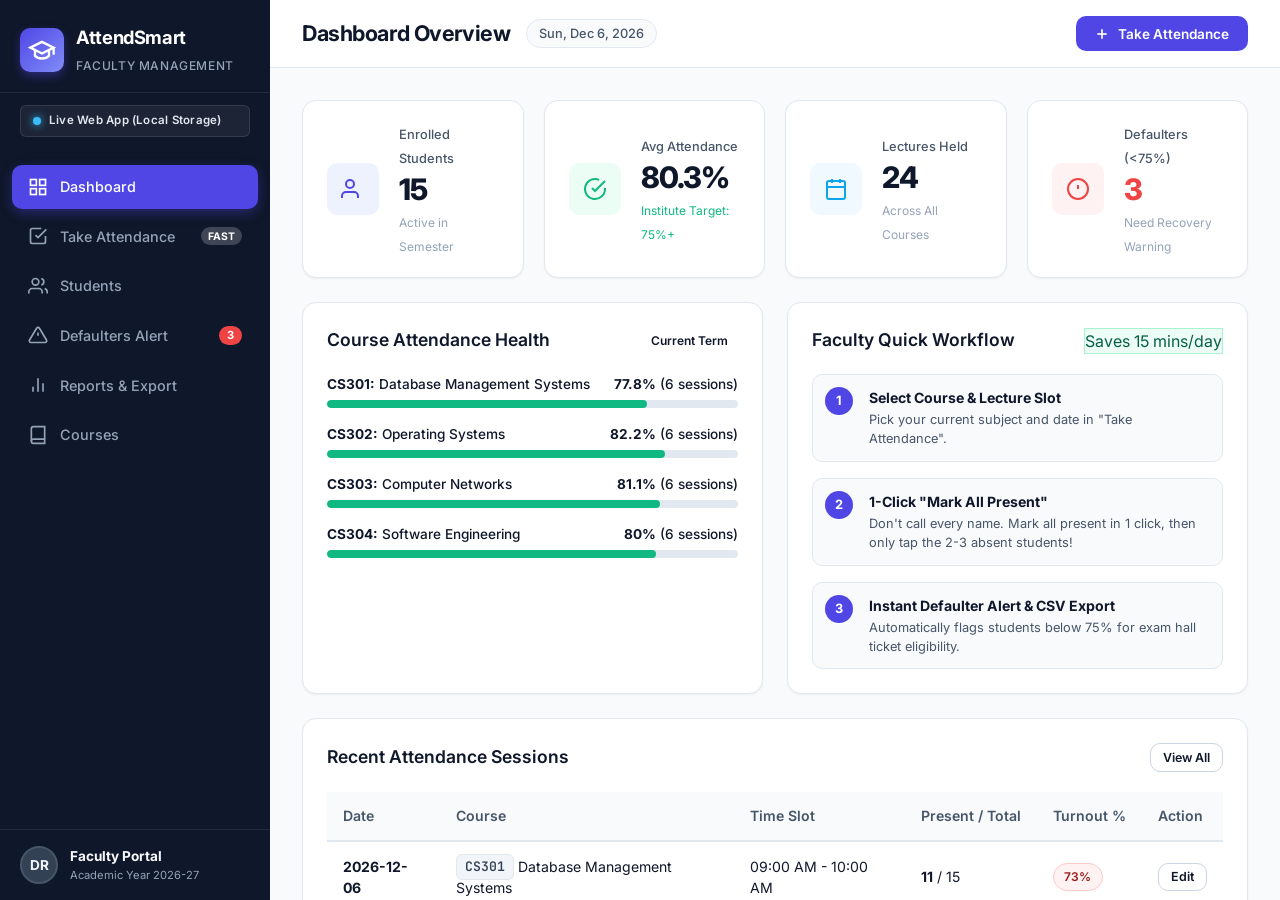
==== index.html @ b13d4a17 "feat: complete Student Attendance Management System with Java backend, HTML5/CSS3 frontend, and GitH" ====
<!DOCTYPE html>
<html lang="en">
<head>
    <meta charset="UTF-8">
    <meta name="viewport" content="width=device-width, initial-scale=1.0">
    <title>Faculty Attendance Portal | Student Attendance Management System</title>
    <link rel="stylesheet" href="css/style.css">
    <!-- Google Fonts for modern typography -->
    <link rel="preconnect" href="https://fonts.googleapis.com">
    <link rel="preconnect" href="https://fonts.gstatic.com" crossorigin>
    <link href="https://fonts.googleapis.com/css2?family=Inter:wght@300;400;500;600;700;800&family=JetBrains+Mono:wght@400;500&display=swap" rel="stylesheet">
</head>
<body>
    <div class="app-layout">
        <!-- Sidebar Navigation -->
        <aside class="sidebar" id="sidebar">
            <div class="sidebar-header">
                <div class="brand-logo">
                    <svg width="28" height="28" viewBox="0 0 24 24" fill="none" stroke="currentColor" stroke-width="2">
                        <path d="M22 10v6M2 10l10-5 10 5-10 5z"></path>
                        <path d="M6 12v5c3 3 9 3 12 0v-5"></path>
                    </svg>
                </div>
                <div class="brand-info">
                    <h2>AttendSmart</h2>
                    <span>Faculty Management</span>
                </div>
            </div>

            <!-- Mode Indicator -->
            <div class="mode-badge-container">
                <div id="backendStatusBadge" class="mode-badge connected">
                    <span class="status-dot"></span>
                    <span id="backendStatusText">Checking Backend...</span>
                </div>
            </div>

            <nav class="sidebar-nav">
                <button class="nav-item active" data-tab="dashboard">
                    <svg width="20" height="20" viewBox="0 0 24 24" fill="none" stroke="currentColor" stroke-width="2">
                        <rect x="3" y="3" width="7" height="7"></rect>
                        <rect x="14" y="3" width="7" height="7"></rect>
                        <rect x="14" y="14" width="7" height="7"></rect>
                        <rect x="3" y="14" width="7" height="7"></rect>
                    </svg>
                    <span>Dashboard</span>
                </button>
                <button class="nav-item" data-tab="take-attendance">
                    <svg width="20" height="20" viewBox="0 0 24 24" fill="none" stroke="currentColor" stroke-width="2">
                        <path d="M9 11l3 3L22 4"></path>
                        <path d="M21 12v7a2 2 0 0 1-2 2H5a2 2 0 0 1-2-2V5a2 2 0 0 1 2-2h11"></path>
                    </svg>
                    <span>Take Attendance</span>
                    <span class="badge-quick">Fast</span>
                </button>
                <button class="nav-item" data-tab="students">
                    <svg width="20" height="20" viewBox="0 0 24 24" fill="none" stroke="currentColor" stroke-width="2">
                        <path d="M17 21v-2a4 4 0 0 0-4-4H5a4 4 0 0 0-4 4v2"></path>
                        <circle cx="9" cy="7" r="4"></circle>
                        <path d="M23 21v-2a4 4 0 0 0-3-3.87"></path>
                        <path d="M16 3.13a4 4 0 0 1 0 7.75"></path>
                    </svg>
                    <span>Students</span>
                </button>
                <button class="nav-item" data-tab="defaulters">
                    <svg width="20" height="20" viewBox="0 0 24 24" fill="none" stroke="currentColor" stroke-width="2">
                        <path d="M10.29 3.86L1.82 18a2 2 0 0 0 1.71 3h16.94a2 2 0 0 0 1.71-3L13.71 3.86a2 2 0 0 0-3.42 0z"></path>
                        <line x1="12" y1="9" x2="12" y2="13"></line>
                        <line x1="12" y1="17" x2="12.01" y2="17"></line>
                    </svg>
                    <span>Defaulters Alert</span>
                    <span id="navDefaulterCount" class="badge-count">0</span>
                </button>
                <button class="nav-item" data-tab="reports">
                    <svg width="20" height="20" viewBox="0 0 24 24" fill="none" stroke="currentColor" stroke-width="2">
                        <line x1="18" y1="20" x2="18" y2="10"></line>
                        <line x1="12" y1="20" x2="12" y2="4"></line>
                        <line x1="6" y1="20" x2="6" y2="14"></line>
                    </svg>
                    <span>Reports & Export</span>
                </button>
                <button class="nav-item" data-tab="courses">
                    <svg width="20" height="20" viewBox="0 0 24 24" fill="none" stroke="currentColor" stroke-width="2">
                        <path d="M4 19.5A2.5 2.5 0 0 1 6.5 17H20"></path>
                        <path d="M6.5 2H20v20H6.5A2.5 2.5 0 0 1 4 19.5v-15A2.5 2.5 0 0 1 6.5 2z"></path>
                    </svg>
                    <span>Courses</span>
                </button>
            </nav>

            <div class="sidebar-footer">
                <div class="faculty-profile">
                    <div class="avatar">DR</div>
                    <div class="profile-meta">
                        <strong>Faculty Portal</strong>
                        <span>Academic Year 2026-27</span>
                    </div>
                </div>
            </div>
        </aside>

        <!-- Main Content Area -->
        <main class="main-wrapper">
            <!-- Header Bar -->
            <header class="topbar">
                <button class="mobile-toggle" id="mobileToggle" aria-label="Toggle Navigation">
                    <svg width="24" height="24" viewBox="0 0 24 24" fill="none" stroke="currentColor" stroke-width="2">
                        <line x1="3" y1="12" x2="21" y2="12"></line>
                        <line x1="3" y1="6" x2="21" y2="6"></line>
                        <line x1="3" y1="18" x2="21" y2="18"></line>
                    </svg>
                </button>
                <div class="topbar-title">
                    <h1 id="pageTitle">Dashboard Overview</h1>
                    <span id="currentDateDisplay" class="date-tag"></span>
                </div>
                <div class="topbar-actions">
                    <button class="btn btn-primary" onclick="app.showTakeAttendanceTab()">
                        <svg width="16" height="16" viewBox="0 0 24 24" fill="none" stroke="currentColor" stroke-width="2.5">
                            <line x1="12" y1="5" x2="12" y2="19"></line>
                            <line x1="5" y1="12" x2="19" y2="12"></line>
                        </svg>
                        Take Attendance
                    </button>
                </div>
            </header>

            <div class="content-scroll">
                <!-- TAB 1: DASHBOARD -->
                <section class="tab-pane active" id="tab-dashboard">
                    <!-- Metric Cards -->
                    <div class="metrics-grid">
                        <div class="card metric-card">
                            <div class="metric-icon students-icon">
                                <svg width="24" height="24" viewBox="0 0 24 24" fill="none" stroke="currentColor" stroke-width="2">
                                    <path d="M17 21v-2a4 4 0 0 0-4-4H5a4 4 0 0 0-4 4v2"></path>
                                    <circle cx="9" cy="7" r="4"></circle>
                                </svg>
                            </div>
                            <div class="metric-data">
                                <span class="metric-label">Enrolled Students</span>
                                <h3 id="statTotalStudents" class="metric-value">--</h3>
                                <span class="metric-sub">Active in Semester</span>
                            </div>
                        </div>

                        <div class="card metric-card">
                            <div class="metric-icon rate-icon">
                                <svg width="24" height="24" viewBox="0 0 24 24" fill="none" stroke="currentColor" stroke-width="2">
                                    <path d="M22 11.08V12a10 10 0 1 1-5.93-9.14"></path>
                                    <polyline points="22 4 12 14.01 9 11.01"></polyline>
                                </svg>
                            </div>
                            <div class="metric-data">
                                <span class="metric-label">Avg Attendance</span>
                                <h3 id="statOverallRate" class="metric-value">--%</h3>
                                <span class="metric-sub text-success">Institute Target: 75%+</span>
                            </div>
                        </div>

                        <div class="card metric-card">
                            <div class="metric-icon sessions-icon">
                                <svg width="24" height="24" viewBox="0 0 24 24" fill="none" stroke="currentColor" stroke-width="2">
                                    <rect x="3" y="4" width="18" height="18" rx="2" ry="2"></rect>
                                    <line x1="16" y1="2" x2="16" y2="6"></line>
                                    <line x1="8" y1="2" x2="8" y2="6"></line>
                                    <line x1="3" y1="10" x2="21" y2="10"></line>
                                </svg>
                            </div>
                            <div class="metric-data">
                                <span class="metric-label">Lectures Held</span>
                                <h3 id="statTotalSessions" class="metric-value">--</h3>
                                <span class="metric-sub">Across All Courses</span>
                            </div>
                        </div>

                        <div class="card metric-card alert-card">
                            <div class="metric-icon alert-icon">
                                <svg width="24" height="24" viewBox="0 0 24 24" fill="none" stroke="currentColor" stroke-width="2">
                                    <circle cx="12" cy="12" r="10"></circle>
                                    <line x1="12" y1="8" x2="12" y2="12"></line>
                                    <line x1="12" y1="16" x2="12.01" y2="16"></line>
                                </svg>
                            </div>
                            <div class="metric-data">
                                <span class="metric-label">Defaulters (<75%)</span>
                                <h3 id="statDefaulters" class="metric-value text-danger">--</h3>
                                <span class="metric-sub">Need Recovery Warning</span>
                            </div>
                        </div>
                    </div>

                    <!-- Quick Action & Subject Progress -->
                    <div class="dashboard-grid">
                        <div class="card">
                            <div class="card-header">
                                <h3>Course Attendance Health</h3>
                                <span class="badge">Current Term</span>
                            </div>
                            <div class="card-body" id="courseHealthList">
                                <!-- Dynamic course health bars -->
                            </div>
                        </div>

                        <div class="card">
                            <div class="card-header">
                                <h3>Faculty Quick Workflow</h3>
                                <span class="badge-success">Saves 15 mins/day</span>
                            </div>
                            <div class="card-body faculty-tips">
                                <div class="tip-step">
                                    <div class="step-num">1</div>
                                    <div class="step-desc">
                                        <strong>Select Course & Lecture Slot</strong>
                                        <p>Pick your current subject and date in "Take Attendance".</p>
                                    </div>
                                </div>
                                <div class="tip-step">
                                    <div class="step-num">2</div>
                                    <div class="step-desc">
                                        <strong>1-Click "Mark All Present"</strong>
                                        <p>Don't call every name. Mark all present in 1 click, then only tap the 2-3 absent students!</p>
                                    </div>
                                </div>
                                <div class="tip-step">
                                    <div class="step-num">3</div>
                                    <div class="step-desc">
                                        <strong>Instant Defaulter Alert & CSV Export</strong>
                                        <p>Automatically flags students below 75% for exam hall ticket eligibility.</p>
                                    </div>
                                </div>
                            </div>
                        </div>
                    </div>

                    <!-- Recent Sessions Table -->
                    <div class="card table-card">
                        <div class="card-header">
                            <h3>Recent Attendance Sessions</h3>
                            <button class="btn btn-secondary btn-sm" onclick="app.showTab('reports')">View All</button>
                        </div>
                        <div class="table-responsive">
                            <table class="data-table">
                                <thead>
                                    <tr>
                                        <th>Date</th>
                                        <th>Course</th>
                                        <th>Time Slot</th>
                                        <th>Present / Total</th>
                                        <th>Turnout %</th>
                                        <th>Action</th>
                                    </tr>
                                </thead>
                                <tbody id="recentSessionsTableBody">
                                    <!-- Populated via JS -->
                                </tbody>
                            </table>
                        </div>
                    </div>
                </section>

                <!-- TAB 2: TAKE ATTENDANCE (FACULTY TIME SAVER) -->
                <section class="tab-pane" id="tab-take-attendance">
                    <div class="card attendance-session-card">
                        <div class="session-form-row">
                            <div class="form-group">
                                <label for="attendanceCourseSelect">Select Course / Subject</label>
                                <select id="attendanceCourseSelect" class="form-control" onchange="app.onAttendanceCourseChange()">
                                    <!-- Options populated by JS -->
                                </select>
                            </div>
                            <div class="form-group">
                                <label for="attendanceDateInput">Lecture Date</label>
                                <input type="date" id="attendanceDateInput" class="form-control" onchange="app.checkExistingSession()">
                            </div>
                            <div class="form-group">
                                <label for="attendanceTimeSlot">Time Slot</label>
                                <select id="attendanceTimeSlot" class="form-control">
                                    <option value="09:00 AM - 10:00 AM">09:00 AM - 10:00 AM (Slot 1)</option>
                                    <option value="10:00 AM - 11:00 AM">10:00 AM - 11:00 AM (Slot 2)</option>
                                    <option value="11:15 AM - 12:15 PM">11:15 AM - 12:15 PM (Slot 3)</option>
                                    <option value="01:15 PM - 02:15 PM">01:15 PM - 02:15 PM (Slot 4)</option>
                                    <option value="02:15 PM - 03:15 PM">02:15 PM - 03:15 PM (Slot 5)</option>
                                    <option value="03:30 PM - 04:30 PM">03:30 PM - 04:30 PM (Slot 6)</option>
                                </select>
                            </div>
                            <div class="form-group session-notes-group">
                                <label for="attendanceTopicInput">Lecture Topic / Notes (Optional)</label>
                                <input type="text" id="attendanceTopicInput" class="form-control" placeholder="e.g. Unit 3: B-Tree Indexing & Query Plans">
                            </div>
                        </div>

                        <!-- Rapid Faculty Action Toolbar -->
                        <div class="attendance-toolbar">
                            <div class="toolbar-left">
                                <div class="search-box">
                                    <svg width="18" height="18" viewBox="0 0 24 24" fill="none" stroke="currentColor" stroke-width="2">
                                        <circle cx="11" cy="11" r="8"></circle>
                                        <line x1="21" y1="21" x2="16.65" y2="16.65"></line>
                                    </svg>
                                    <input type="text" id="attendanceFilterInput" placeholder="Filter by Roll No or Name..." oninput="app.filterAttendanceList()">
                                </div>
                            </div>
                            <div class="toolbar-right">
                                <button type="button" class="btn btn-outline-success" onclick="app.markAllStatus('PRESENT')">
                                    <svg width="16" height="16" viewBox="0 0 24 24" fill="none" stroke="currentColor" stroke-width="2.5"><polyline points="20 6 9 17 4 12"></polyline></svg>
                                    Mark All Present
                                </button>
                                <button type="button" class="btn btn-outline-danger" onclick="app.markAllStatus('ABSENT')">
                                    <svg width="16" height="16" viewBox="0 0 24 24" fill="none" stroke="currentColor" stroke-width="2.5"><line x1="18" y1="6" x2="6" y2="18"></line><line x1="6" y1="6" x2="18" y2="18"></line></svg>
                                    Mark All Absent
                                </button>
                            </div>
                        </div>

                        <!-- Live Summary Counter Bar -->
                        <div class="live-counter-strip">
                            <div class="counter-item text-success">
                                <span>Present:</span>
                                <strong id="counterPresent">0</strong>
                            </div>
                            <div class="counter-item text-danger">
                                <span>Absent:</span>
                                <strong id="counterAbsent">0</strong>
                            </div>
                            <div class="counter-item text-warning">
                                <span>Late:</span>
                                <strong id="counterLate">0</strong>
                            </div>
                            <div class="counter-item text-info">
                                <span>Excused:</span>
                                <strong id="counterExcused">0</strong>
                            </div>
                            <div class="counter-item total-summary">
                                <span>Turnout:</span>
                                <strong id="counterTurnout">0%</strong>
                            </div>
                        </div>

                        <!-- Attendance Marking Student Grid -->
                        <div class="attendance-table-container">
                            <table class="data-table attendance-input-table">
                                <thead>
                                    <tr>
                                        <th style="width: 100px;">Roll No</th>
                                        <th>Student Name</th>
                                        <th>Department</th>
                                        <th>Overall %</th>
                                        <th style="text-align: center; width: 340px;">Attendance Status</th>
                                    </tr>
                                </thead>
                                <tbody id="attendanceMarkingBody">
                                    <!-- Rendered dynamically -->
                                </tbody>
                            </table>
                        </div>

                        <div class="session-save-footer">
                            <div class="footer-hint">
                                * Tip: Changes are immediately saved and sync with your records.
                            </div>
                            <button type="button" class="btn btn-primary btn-lg" onclick="app.submitAttendanceSession()">
                                <svg width="20" height="20" viewBox="0 0 24 24" fill="none" stroke="currentColor" stroke-width="2">
                                    <path d="M19 21H5a2 2 0 0 1-2-2V5a2 2 0 0 1 2-2h11l5 5v11a2 2 0 0 1-2 2z"></path>
                                    <polyline points="17 21 17 13 7 13 7 21"></polyline>
                                    <polyline points="7 3 7 8 15 8"></polyline>
                                </svg>
                                Save & Submit Attendance
                            </button>
                        </div>
                    </div>
                </section>

                <!-- TAB 3: STUDENTS DIRECTORY -->
                <section class="tab-pane" id="tab-students">
                    <div class="card table-card">
                        <div class="card-header toolbar-header">
                            <div class="header-search">
                                <input type="text" id="studentSearchInput" placeholder="Search by name, roll no, or email..." class="form-control" oninput="app.filterStudents()">
                            </div>
                            <div class="header-actions">
                                <button class="btn btn-primary" onclick="app.openAddStudentModal()">
                                    <svg width="16" height="16" viewBox="0 0 24 24" fill="none" stroke="currentColor" stroke-width="2">
                                        <line x1="12" y1="5" x2="12" y2="19"></line>
                                        <line x1="5" y1="12" x2="19" y2="12"></line>
                                    </svg>
                                    Add Student
                                </button>
                            </div>
                        </div>

                        <div class="table-responsive">
                            <table class="data-table">
                                <thead>
                                    <tr>
                                        <th>Roll No</th>
                                        <th>Student Name</th>
                                        <th>Email Address</th>
                                        <th>Department</th>
                                        <th>Semester</th>
                                        <th>Classes (Attended / Total)</th>
                                        <th>Attendance %</th>
                                        <th>Status</th>
                                        <th>Actions</th>
                                    </tr>
                                </thead>
                                <tbody id="studentDirectoryBody">
                                    <!-- Rendered dynamically -->
                                </tbody>
                            </table>
                        </div>
                    </div>
                </section>

                <!-- TAB 4: DEFAULTERS ALERT (<75%) -->
                <section class="tab-pane" id="tab-defaulters">
                    <div class="card">
                        <div class="card-header defaulter-header">
                            <div>
                                <h3>Attendance Shortage Warning List (<75%)</h3>
                                <p class="sub-text">Students falling short of the mandatory university attendance requirement for semester examinations.</p>
                            </div>
                            <div class="header-actions">
                                <button class="btn btn-secondary" onclick="app.copyDefaulterList()">
                                    <svg width="16" height="16" viewBox="0 0 24 24" fill="none" stroke="currentColor" stroke-width="2">
                                        <rect x="9" y="9" width="13" height="13" rx="2" ry="2"></rect>
                                        <path d="M5 15H4a2 2 0 0 1-2-2V4a2 2 0 0 1 2-2h9a2 2 0 0 1 2 2v1"></path>
                                    </svg>
                                    Copy Notice Text
                                </button>
                                <button class="btn btn-outline-danger" onclick="app.exportDefaultersCsv()">
                                    <svg width="16" height="16" viewBox="0 0 24 24" fill="none" stroke="currentColor" stroke-width="2">
                                        <path d="M21 15v4a2 2 0 0 1-2 2H5a2 2 0 0 1-2-2v-4"></path>
                                        <polyline points="7 10 12 15 17 10"></polyline>
                                        <line x1="12" y1="15" x2="12" y2="3"></line>
                                    </svg>
                                    Export Defaulters CSV
                                </button>
                            </div>
                        </div>

                        <div class="table-responsive">
                            <table class="data-table">
                                <thead>
                                    <tr>
                                        <th>Roll No</th>
                                        <th>Student Name</th>
                                        <th>Email</th>
                                        <th>Attended / Total</th>
                                        <th>Current %</th>
                                        <th>Severity</th>
                                        <th>Classes Needed to Reach 75%</th>
                                    </tr>
                                </thead>
                                <tbody id="defaulterTableBody">
                                    <!-- Rendered dynamically -->
                                </tbody>
                            </table>
                        </div>
                    </div>
                </section>

                <!-- TAB 5: REPORTS & EXPORT -->
                <section class="tab-pane" id="tab-reports">
                    <div class="card">
                        <div class="card-header">
                            <div>
                                <h3>Generate Attendance Reports</h3>
                                <p class="sub-text">Export official reports for department records, parents, or university submission.</p>
                            </div>
                            <div class="header-actions">
                                <button class="btn btn-secondary" onclick="window.print()">
                                    <svg width="16" height="16" viewBox="0 0 24 24" fill="none" stroke="currentColor" stroke-width="2">
                                        <polyline points="6 9 6 2 18 2 18 9"></polyline>
                                        <path d="M6 18H4a2 2 0 0 1-2-2v-5a2 2 0 0 1 2-2h16a2 2 0 0 1 2 2v5a2 2 0 0 1-2 2h-2"></path>
                                        <rect x="6" y="14" width="12" height="8"></rect>
                                    </svg>
                                    Print / Save PDF
                                </button>
                                <button class="btn btn-primary" onclick="app.exportAttendanceCsv()">
                                    <svg width="16" height="16" viewBox="0 0 24 24" fill="none" stroke="currentColor" stroke-width="2">
                                        <path d="M21 15v4a2 2 0 0 1-2 2H5a2 2 0 0 1-2-2v-4"></path>
                                        <polyline points="7 10 12 15 17 10"></polyline>
                                        <line x1="12" y1="15" x2="12" y2="3"></line>
                                    </svg>
                                    Export CSV Report
                                </button>
                            </div>
                        </div>

                        <div class="card-body">
                            <div class="report-filters">
                                <div class="form-group">
                                    <label for="reportCourseSelect">Filter by Course</label>
                                    <select id="reportCourseSelect" class="form-control" onchange="app.renderReportTable()">
                                        <option value="">All Courses</option>
                                    </select>
                                </div>
                            </div>

                            <div class="table-responsive report-print-area">
                                <table class="data-table">
                                    <thead>
                                        <tr>
                                            <th>Roll No</th>
                                            <th>Student Name</th>
                                            <th>Department</th>
                                            <th>Total Lectures</th>
                                            <th>Present</th>
                                            <th>Absent</th>
                                            <th>Late</th>
                                            <th>Turnout %</th>
                                            <th>Eligibility Status</th>
                                        </tr>
                                    </thead>
                                    <tbody id="reportTableBody">
                                        <!-- Rendered dynamically -->
                                    </tbody>
                                </table>
                            </div>
                        </div>
                    </div>
                </section>

                <!-- TAB 6: COURSES -->
                <section class="tab-pane" id="tab-courses">
                    <div class="card table-card">
                        <div class="card-header toolbar-header">
                            <div>
                                <h3>Academic Course Roster</h3>
                                <p class="sub-text">Courses assigned to faculty and student batches.</p>
                            </div>
                            <button class="btn btn-primary" onclick="app.openAddCourseModal()">
                                <svg width="16" height="16" viewBox="0 0 24 24" fill="none" stroke="currentColor" stroke-width="2">
                                    <line x1="12" y1="5" x2="12" y2="19"></line>
                                    <line x1="5" y1="12" x2="19" y2="12"></line>
                                </svg>
                                Add Course
                            </button>
                        </div>
                        <div class="table-responsive">
                            <table class="data-table">
                                <thead>
                                    <tr>
                                        <th>Course Code</th>
                                        <th>Course Name</th>
                                        <th>Department</th>
                                        <th>Faculty In-Charge</th>
                                        <th>Total Sessions</th>
                                        <th>Action</th>
                                    </tr>
                                </thead>
                                <tbody id="coursesTableBody">
                                    <!-- Rendered dynamically -->
                                </tbody>
                            </table>
                        </div>
                    </div>
                </section>
            </div>
        </main>
    </div>

    <!-- MODAL: ADD STUDENT -->
    <div class="modal" id="addStudentModal">
        <div class="modal-backdrop" onclick="app.closeModal('addStudentModal')"></div>
        <div class="modal-dialog">
            <div class="modal-header">
                <h3>Add New Student</h3>
                <button class="btn-close" onclick="app.closeModal('addStudentModal')">&times;</button>
            </div>
            <form id="addStudentForm" onsubmit="app.saveNewStudent(event)">
                <div class="modal-body">
                    <div class="form-group">
                        <label for="newRollNo">Roll Number *</label>
                        <input type="text" id="newRollNo" class="form-control" placeholder="e.g. CS-116" required>
                    </div>
                    <div class="form-group">
                        <label for="newName">Full Name *</label>
                        <input type="text" id="newName" class="form-control" placeholder="e.g. John Doe" required>
                    </div>
                    <div class="form-group">
                        <label for="newEmail">Email Address *</label>
                        <input type="email" id="newEmail" class="form-control" placeholder="e.g. student@college.edu" required>
                    </div>
                    <div class="form-row">
                        <div class="form-group">
                            <label for="newDept">Department</label>
                            <input type="text" id="newDept" class="form-control" value="Computer Science">
                        </div>
                        <div class="form-group">
                            <label for="newSem">Semester</label>
                            <input type="number" id="newSem" class="form-control" value="5" min="1" max="8">
                        </div>
                    </div>
                </div>
                <div class="modal-footer">
                    <button type="button" class="btn btn-secondary" onclick="app.closeModal('addStudentModal')">Cancel</button>
                    <button type="submit" class="btn btn-primary">Save Student</button>
                </div>
            </form>
        </div>
    </div>

    <!-- MODAL: ADD COURSE -->
    <div class="modal" id="addCourseModal">
        <div class="modal-backdrop" onclick="app.closeModal('addCourseModal')"></div>
        <div class="modal-dialog">
            <div class="modal-header">
                <h3>Add New Course</h3>
                <button class="btn-close" onclick="app.closeModal('addCourseModal')">&times;</button>
            </div>
            <form id="addCourseForm" onsubmit="app.saveNewCourse(event)">
                <div class="modal-body">
                    <div class="form-group">
                        <label for="newCourseCode">Course Code *</label>
                        <input type="text" id="newCourseCode" class="form-control" placeholder="e.g. CS305" required>
                    </div>
                    <div class="form-group">
                        <label for="newCourseName">Course Title *</label>
                        <input type="text" id="newCourseName" class="form-control" placeholder="e.g. Machine Learning" required>
                    </div>
                    <div class="form-group">
                        <label for="newCourseDept">Department</label>
                        <input type="text" id="newCourseDept" class="form-control" value="Computer Science">
                    </div>
                    <div class="form-group">
                        <label for="newCourseFaculty">Faculty In-Charge</label>
                        <input type="text" id="newCourseFaculty" class="form-control" placeholder="e.g. Dr. John McCarthy">
                    </div>
                </div>
                <div class="modal-footer">
                    <button type="button" class="btn btn-secondary" onclick="app.closeModal('addCourseModal')">Cancel</button>
                    <button type="submit" class="btn btn-primary">Create Course</button>
                </div>
            </form>
        </div>
    </div>

    <!-- MODAL: STUDENT ATTENDANCE HISTORY / DETAIL -->
    <div class="modal" id="studentDetailModal">
        <div class="modal-backdrop" onclick="app.closeModal('studentDetailModal')"></div>
        <div class="modal-dialog modal-lg">
            <div class="modal-header">
                <div class="student-header-info">
                    <h3 id="modalStudentName">Student Profile</h3>
                    <span id="modalStudentRoll" class="badge"></span>
                </div>
                <button class="btn-close" onclick="app.closeModal('studentDetailModal')">&times;</button>
            </div>
            <div class="modal-body">
                <div class="student-summary-strip" id="modalStudentSummary">
                    <!-- Populated dynamically -->
                </div>
                <h4 style="margin: 1.25rem 0 0.75rem;">Subject Breakdown</h4>
                <div class="table-responsive">
                    <table class="data-table">
                        <thead>
                            <tr>
                                <th>Subject</th>
                                <th>Attended / Total</th>
                                <th>Attendance %</th>
                                <th>Exam Eligibility</th>
                            </tr>
                        </thead>
                        <tbody id="modalStudentCoursesBody">
                            <!-- Populated dynamically -->
                        </tbody>
                    </table>
                </div>
            </div>
            <div class="modal-footer">
                <button type="button" class="btn btn-secondary" onclick="app.closeModal('studentDetailModal')">Close</button>
            </div>
        </div>
    </div>

    <!-- TOAST NOTIFICATION CONTAINER -->
    <div id="toastContainer" class="toast-container"></div>

    <script src="js/app.js"></script>
</body>
</html>
---- css/style.css ----
/* ==========================================================================
   AttendSmart - Student Attendance Management System Stylesheet
   Crafted for Faculty Efficiency, High Clarity, and Full Responsiveness
   ========================================================================== */

:root {
    --primary: #4f46e5;
    --primary-hover: #4338ca;
    --primary-light: #eef2ff;
    --primary-border: #c7d2fe;

    --success: #10b981;
    --success-bg: #ecfdf5;
    --success-border: #a7f3d0;

    --danger: #ef4444;
    --danger-bg: #fef2f2;
    --danger-border: #fecaca;

    --warning: #f59e0b;
    --warning-bg: #fffbeb;
    --warning-border: #fde68a;

    --info: #0ea5e9;
    --info-bg: #f0f9ff;
    --info-border: #bae6fd;

    --bg-page: #f8fafc;
    --bg-card: #ffffff;
    --bg-sidebar: #0f172a;
    --bg-sidebar-hover: #1e293b;

    --text-primary: #0f172a;
    --text-secondary: #475569;
    --text-muted: #94a3b8;
    --text-sidebar: #e2e8f0;

    --border-color: #e2e8f0;
    --border-color-dark: #cbd5e1;
    
    --radius-sm: 6px;
    --radius-md: 10px;
    --radius-lg: 14px;
    --radius-full: 9999px;

    --shadow-sm: 0 1px 2px 0 rgba(0, 0, 0, 0.05);
    --shadow-md: 0 4px 6px -1px rgba(0, 0, 0, 0.1), 0 2px 4px -2px rgba(0, 0, 0, 0.08);
    --shadow-lg: 0 10px 15px -3px rgba(0, 0, 0, 0.1), 0 4px 6px -4px rgba(0, 0, 0, 0.08);

    --font-sans: 'Inter', -apple-system, BlinkMacSystemFont, 'Segoe UI', Roboto, sans-serif;
    --font-mono: 'JetBrains Mono', monospace;
}

* {
    margin: 0;
    padding: 0;
    box-sizing: border-box;
}

body {
    font-family: var(--font-sans);
    background-color: var(--bg-page);
    color: var(--text-primary);
    line-height: 1.5;
    -webkit-font-smoothing: antialiased;
    overflow-x: hidden;
}

/* --------------------------------------------------------------------------
   App Layout & Sidebar
   -------------------------------------------------------------------------- */
.app-layout {
    display: flex;
    min-height: 100vh;
}

.sidebar {
    width: 270px;
    background: var(--bg-sidebar);
    color: var(--text-sidebar);
    display: flex;
    flex-direction: column;
    flex-shrink: 0;
    transition: transform 0.3s ease;
    z-index: 100;
}

.sidebar-header {
    padding: 1.5rem 1.25rem 1rem;
    display: flex;
    align-items: center;
    gap: 0.75rem;
    border-bottom: 1px solid rgba(255, 255, 255, 0.08);
}

.brand-logo {
    width: 44px;
    height: 44px;
    background: linear-gradient(135deg, var(--primary), #818cf8);
    border-radius: var(--radius-md);
    display: flex;
    align-items: center;
    justify-content: center;
    color: #fff;
    box-shadow: 0 4px 10px rgba(79, 70, 229, 0.4);
}

.brand-info h2 {
    font-size: 1.15rem;
    font-weight: 700;
    letter-spacing: -0.02em;
    color: #fff;
}

.brand-info span {
    font-size: 0.75rem;
    color: var(--text-muted);
    text-transform: uppercase;
    letter-spacing: 0.05em;
    font-weight: 500;
}

/* Mode Status Badge */
.mode-badge-container {
    padding: 0.75rem 1.25rem;
}

.mode-badge {
    display: flex;
    align-items: center;
    gap: 0.5rem;
    padding: 0.4rem 0.75rem;
    border-radius: var(--radius-sm);
    font-size: 0.72rem;
    font-weight: 600;
    letter-spacing: 0.02em;
    background: rgba(255, 255, 255, 0.06);
    border: 1px solid rgba(255, 255, 255, 0.1);
}

.mode-badge.connected .status-dot {
    background: #10b981;
    box-shadow: 0 0 8px #10b981;
}

.mode-badge.demo .status-dot {
    background: #38bdf8;
    box-shadow: 0 0 8px #38bdf8;
}

.status-dot {
    width: 8px;
    height: 8px;
    border-radius: 50%;
    display: inline-block;
}

/* Sidebar Navigation */
.sidebar-nav {
    flex: 1;
    padding: 1rem 0.75rem;
    display: flex;
    flex-direction: column;
    gap: 0.35rem;
}

.nav-item {
    display: flex;
    align-items: center;
    gap: 0.75rem;
    padding: 0.75rem 1rem;
    background: transparent;
    border: none;
    border-radius: var(--radius-md);
    color: var(--text-muted);
    font-size: 0.9rem;
    font-weight: 500;
    font-family: inherit;
    cursor: pointer;
    text-align: left;
    width: 100%;
    transition: all 0.2s ease;
    position: relative;
}

.nav-item:hover {
    background: var(--bg-sidebar-hover);
    color: #fff;
}

.nav-item.active {
    background: var(--primary);
    color: #fff;
    box-shadow: 0 4px 12px rgba(79, 70, 229, 0.35);
}

.badge-quick {
    margin-left: auto;
    font-size: 0.65rem;
    padding: 0.15rem 0.45rem;
    background: rgba(255, 255, 255, 0.2);
    color: #fff;
    border-radius: var(--radius-full);
    font-weight: 700;
    text-transform: uppercase;
}

.badge-count {
    margin-left: auto;
    background: var(--danger);
    color: #fff;
    font-size: 0.7rem;
    padding: 0.15rem 0.5rem;
    border-radius: var(--radius-full);
    font-weight: 700;
}

.sidebar-footer {
    padding: 1rem 1.25rem;
    border-top: 1px solid rgba(255, 255, 255, 0.08);
}

.faculty-profile {
    display: flex;
    align-items: center;
    gap: 0.75rem;
}

.avatar {
    width: 38px;
    height: 38px;
    background: #334155;
    border: 2px solid #475569;
    color: #f1f5f9;
    border-radius: 50%;
    display: flex;
    align-items: center;
    justify-content: center;
    font-weight: 700;
    font-size: 0.85rem;
}

.profile-meta {
    display: flex;
    flex-direction: column;
}

.profile-meta strong {
    font-size: 0.85rem;
    color: #f8fafc;
}

.profile-meta span {
    font-size: 0.7rem;
    color: var(--text-muted);
}

/* --------------------------------------------------------------------------
   Main Content Area & Topbar
   -------------------------------------------------------------------------- */
.main-wrapper {
    flex: 1;
    display: flex;
    flex-direction: column;
    min-width: 0;
    height: 100vh;
    overflow: hidden;
}

.topbar {
    background: var(--bg-card);
    height: 68px;
    border-bottom: 1px solid var(--border-color);
    display: flex;
    align-items: center;
    justify-content: space-between;
    padding: 0 2rem;
    flex-shrink: 0;
}

.mobile-toggle {
    display: none;
    background: none;
    border: none;
    cursor: pointer;
    color: var(--text-primary);
    padding: 0.5rem;
}

.topbar-title {
    display: flex;
    align-items: center;
    gap: 1rem;
}

.topbar-title h1 {
    font-size: 1.35rem;
    font-weight: 700;
    letter-spacing: -0.02em;
}

.date-tag {
    font-size: 0.8rem;
    background: var(--bg-page);
    color: var(--text-secondary);
    padding: 0.25rem 0.75rem;
    border-radius: var(--radius-full);
    border: 1px solid var(--border-color);
    font-weight: 500;
}

.content-scroll {
    flex: 1;
    overflow-y: auto;
    padding: 2rem;
    display: flex;
    flex-direction: column;
    gap: 1.5rem;
}

.tab-pane {
    display: none;
    flex-direction: column;
    gap: 1.5rem;
}

.tab-pane.active {
    display: flex;
}

/* --------------------------------------------------------------------------
   Cards & Grid Layouts
   -------------------------------------------------------------------------- */
.card {
    background: var(--bg-card);
    border-radius: var(--radius-lg);
    border: 1px solid var(--border-color);
    box-shadow: var(--shadow-sm);
    padding: 1.5rem;
}

.card-header {
    display: flex;
    align-items: center;
    justify-content: space-between;
    margin-bottom: 1.25rem;
}

.card-header h3 {
    font-size: 1.1rem;
    font-weight: 600;
    color: var(--text-primary);
}

.card-header .sub-text {
    font-size: 0.85rem;
    color: var(--text-secondary);
    margin-top: 0.2rem;
}

.metrics-grid {
    display: grid;
    grid-template-columns: repeat(auto-fit, minmax(220px, 1fr));
    gap: 1.25rem;
}

.metric-card {
    display: flex;
    align-items: center;
    gap: 1.25rem;
    padding: 1.25rem 1.5rem;
    transition: transform 0.2s ease, box-shadow 0.2s ease;
}

.metric-card:hover {
    transform: translateY(-2px);
    box-shadow: var(--shadow-md);
}

.metric-icon {
    width: 52px;
    height: 52px;
    border-radius: var(--radius-md);
    display: flex;
    align-items: center;
    justify-content: center;
    flex-shrink: 0;
}

.students-icon { background: var(--primary-light); color: var(--primary); }
.rate-icon { background: var(--success-bg); color: var(--success); }
.sessions-icon { background: var(--info-bg); color: var(--info); }
.alert-icon { background: var(--danger-bg); color: var(--danger); }

.metric-label {
    font-size: 0.8rem;
    color: var(--text-secondary);
    font-weight: 500;
}

.metric-value {
    font-size: 1.85rem;
    font-weight: 800;
    line-height: 1.15;
    margin: 0.2rem 0;
    letter-spacing: -0.03em;
}

.metric-sub {
    font-size: 0.75rem;
    color: var(--text-muted);
}

.dashboard-grid {
    display: grid;
    grid-template-columns: 1fr 1fr;
    gap: 1.5rem;
}

/* Faculty Workflow Steps */
.faculty-tips {
    display: flex;
    flex-direction: column;
    gap: 1rem;
}

.tip-step {
    display: flex;
    align-items: flex-start;
    gap: 1rem;
    padding: 0.75rem;
    background: var(--bg-page);
    border-radius: var(--radius-md);
    border: 1px solid var(--border-color);
}

.step-num {
    width: 28px;
    height: 28px;
    border-radius: 50%;
    background: var(--primary);
    color: #fff;
    display: flex;
    align-items: center;
    justify-content: center;
    font-size: 0.8rem;
    font-weight: 700;
    flex-shrink: 0;
}

.step-desc strong {
    font-size: 0.88rem;
    display: block;
}

.step-desc p {
    font-size: 0.8rem;
    color: var(--text-secondary);
    margin-top: 0.15rem;
}

/* Course Health Bars */
.course-health-item {
    margin-bottom: 1rem;
}

.course-health-item:last-child {
    margin-bottom: 0;
}

.health-header {
    display: flex;
    justify-content: space-between;
    font-size: 0.85rem;
    font-weight: 500;
    margin-bottom: 0.35rem;
}

.progress-track {
    height: 8px;
    background: #e2e8f0;
    border-radius: var(--radius-full);
    overflow: hidden;
}

.progress-bar {
    height: 100%;
    border-radius: var(--radius-full);
    transition: width 0.6s ease;
}

.progress-bar.good { background: var(--success); }
.progress-bar.warning { background: var(--warning); }
.progress-bar.critical { background: var(--danger); }

/* --------------------------------------------------------------------------
   Take Attendance Section (Rapid Marking)
   -------------------------------------------------------------------------- */
.session-form-row {
    display: grid;
    grid-template-columns: 2fr 1.2fr 1.5fr 2.5fr;
    gap: 1rem;
    margin-bottom: 1.5rem;
}

.attendance-toolbar {
    display: flex;
    align-items: center;
    justify-content: space-between;
    flex-wrap: wrap;
    gap: 1rem;
    padding: 1rem;
    background: var(--bg-page);
    border-radius: var(--radius-md);
    border: 1px solid var(--border-color);
    margin-bottom: 1rem;
}

.search-box {
    display: flex;
    align-items: center;
    gap: 0.5rem;
    background: #fff;
    border: 1px solid var(--border-color);
    border-radius: var(--radius-md);
    padding: 0.45rem 0.85rem;
    width: 280px;
}

.search-box input {
    border: none;
    outline: none;
    width: 100%;
    font-family: inherit;
    font-size: 0.85rem;
}

.toolbar-right {
    display: flex;
    gap: 0.75rem;
}

.live-counter-strip {
    display: flex;
    align-items: center;
    justify-content: space-around;
    background: #fff;
    padding: 0.85rem 1.5rem;
    border-radius: var(--radius-md);
    border: 1px solid var(--border-color);
    box-shadow: var(--shadow-sm);
    margin-bottom: 1.25rem;
}

.counter-item {
    font-size: 0.9rem;
    display: flex;
    align-items: center;
    gap: 0.4rem;
}

.counter-item strong {
    font-size: 1.15rem;
    font-weight: 700;
}

.counter-item.total-summary {
    border-left: 2px solid var(--border-color);
    padding-left: 1.5rem;
}

/* Status Button Groups for Marking Attendance */
.status-btn-group {
    display: inline-flex;
    background: #f1f5f9;
    padding: 3px;
    border-radius: var(--radius-md);
    gap: 3px;
}

.status-btn {
    border: none;
    padding: 0.4rem 0.85rem;
    font-size: 0.78rem;
    font-weight: 600;
    font-family: inherit;
    cursor: pointer;
    border-radius: var(--radius-sm);
    background: transparent;
    color: var(--text-secondary);
    transition: all 0.15s ease;
}

.status-btn:hover {
    color: var(--text-primary);
}

.status-btn[data-status="PRESENT"].active {
    background: var(--success);
    color: #fff;
    box-shadow: 0 2px 4px rgba(16, 185, 129, 0.3);
}

.status-btn[data-status="ABSENT"].active {
    background: var(--danger);
    color: #fff;
    box-shadow: 0 2px 4px rgba(239, 68, 68, 0.3);
}

.status-btn[data-status="LATE"].active {
    background: var(--warning);
    color: #fff;
    box-shadow: 0 2px 4px rgba(245, 158, 11, 0.3);
}

.status-btn[data-status="EXCUSED"].active {
    background: var(--info);
    color: #fff;
    box-shadow: 0 2px 4px rgba(14, 165, 233, 0.3);
}

.session-save-footer {
    display: flex;
    align-items: center;
    justify-content: space-between;
    margin-top: 1.5rem;
    padding-top: 1.25rem;
    border-top: 1px solid var(--border-color);
}

.footer-hint {
    font-size: 0.8rem;
    color: var(--text-muted);
}

/* --------------------------------------------------------------------------
   Tables
   -------------------------------------------------------------------------- */
.table-responsive {
    overflow-x: auto;
}

.data-table {
    width: 100%;
    border-collapse: collapse;
    text-align: left;
    font-size: 0.88rem;
}

.data-table th {
    background: #f8fafc;
    color: var(--text-secondary);
    font-weight: 600;
    padding: 0.85rem 1rem;
    border-bottom: 2px solid var(--border-color);
    white-space: nowrap;
}

.data-table td {
    padding: 0.85rem 1rem;
    border-bottom: 1px solid var(--border-color);
    color: var(--text-primary);
    vertical-align: middle;
}

.data-table tr:hover td {
    background: #f8fafc;
}

.roll-badge {
    font-family: var(--font-mono);
    font-size: 0.82rem;
    font-weight: 600;
    padding: 0.2rem 0.5rem;
    background: #f1f5f9;
    border-radius: var(--radius-sm);
    color: #334155;
    border: 1px solid #e2e8f0;
}

/* --------------------------------------------------------------------------
   Form Elements & Buttons
   -------------------------------------------------------------------------- */
.form-group {
    display: flex;
    flex-direction: column;
    gap: 0.4rem;
}

.form-group label {
    font-size: 0.82rem;
    font-weight: 600;
    color: var(--text-secondary);
}

.form-control {
    padding: 0.55rem 0.85rem;
    border: 1px solid var(--border-color);
    border-radius: var(--radius-md);
    font-family: inherit;
    font-size: 0.88rem;
    outline: none;
    transition: border-color 0.2s, box-shadow 0.2s;
    background: #fff;
    color: var(--text-primary);
}

.form-control:focus {
    border-color: var(--primary);
    box-shadow: 0 0 0 3px rgba(79, 70, 229, 0.15);
}

.form-row {
    display: grid;
    grid-template-columns: 1fr 1fr;
    gap: 1rem;
}

.btn {
    display: inline-flex;
    align-items: center;
    justify-content: center;
    gap: 0.5rem;
    padding: 0.55rem 1.1rem;
    font-size: 0.85rem;
    font-weight: 600;
    border-radius: var(--radius-md);
    font-family: inherit;
    cursor: pointer;
    border: 1px solid transparent;
    transition: all 0.2s ease;
    text-decoration: none;
}

.btn-sm {
    padding: 0.35rem 0.75rem;
    font-size: 0.78rem;
}

.btn-lg {
    padding: 0.75rem 1.5rem;
    font-size: 0.95rem;
}

.btn-primary {
    background: var(--primary);
    color: #fff;
}

.btn-primary:hover {
    background: var(--primary-hover);
    box-shadow: 0 4px 10px rgba(79, 70, 229, 0.3);
}

.btn-secondary {
    background: #fff;
    border-color: var(--border-color-dark);
    color: var(--text-primary);
}

.btn-secondary:hover {
    background: #f8fafc;
    border-color: #94a3b8;
}

.btn-outline-success {
    background: #fff;
    border-color: var(--success);
    color: var(--success);
}

.btn-outline-success:hover {
    background: var(--success);
    color: #fff;
}

.btn-outline-danger {
    background: #fff;
    border-color: var(--danger);
    color: var(--danger);
}

.btn-outline-danger:hover {
    background: var(--danger);
    color: #fff;
}

.btn-outline-primary {
    background: #fff;
    border-color: var(--primary);
    color: var(--primary);
}

.btn-outline-primary:hover {
    background: var(--primary);
    color: #fff;
}

/* Status Badges */
.badge {
    display: inline-flex;
    align-items: center;
    padding: 0.25rem 0.65rem;
    border-radius: var(--radius-full);
    font-size: 0.75rem;
    font-weight: 600;
}

.badge-success { background: var(--success-bg); color: #065f46; border: 1px solid var(--success-border); }
.badge-warning { background: var(--warning-bg); color: #92400e; border: 1px solid var(--warning-border); }
.badge-danger { background: var(--danger-bg); color: #991b1b; border: 1px solid var(--danger-border); }
.badge-info { background: var(--info-bg); color: #075985; border: 1px solid var(--info-border); }

.text-success { color: var(--success); }
.text-danger { color: var(--danger); }
.text-warning { color: var(--warning); }
.text-info { color: var(--info); }

/* --------------------------------------------------------------------------
   Modals
   -------------------------------------------------------------------------- */
.modal {
    position: fixed;
    top: 0;
    left: 0;
    right: 0;
    bottom: 0;
    z-index: 1000;
    display: none;
    align-items: center;
    justify-content: center;
    padding: 1rem;
}

.modal.active {
    display: flex;
}

.modal-backdrop {
    position: absolute;
    inset: 0;
    background: rgba(15, 23, 42, 0.6);
    backdrop-filter: blur(4px);
}

.modal-dialog {
    position: relative;
    background: #fff;
    border-radius: var(--radius-lg);
    width: 100%;
    max-width: 520px;
    box-shadow: var(--shadow-lg);
    z-index: 10;
    overflow: hidden;
    animation: modalSlideIn 0.25s cubic-bezier(0.16, 1, 0.3, 1);
}

.modal-dialog.modal-lg {
    max-width: 720px;
}

@keyframes modalSlideIn {
    from { opacity: 0; transform: translateY(12px) scale(0.97); }
    to { opacity: 1; transform: translateY(0) scale(1); }
}

.modal-header {
    display: flex;
    align-items: center;
    justify-content: space-between;
    padding: 1.25rem 1.5rem;
    border-bottom: 1px solid var(--border-color);
}

.modal-header h3 {
    font-size: 1.15rem;
    font-weight: 700;
}

.btn-close {
    background: none;
    border: none;
    font-size: 1.5rem;
    line-height: 1;
    cursor: pointer;
    color: var(--text-muted);
}

.btn-close:hover {
    color: var(--text-primary);
}

.modal-body {
    padding: 1.5rem;
    max-height: 75vh;
    overflow-y: auto;
    display: flex;
    flex-direction: column;
    gap: 1rem;
}

.modal-footer {
    display: flex;
    align-items: center;
    justify-content: flex-end;
    gap: 0.75rem;
    padding: 1rem 1.5rem;
    background: #f8fafc;
    border-top: 1px solid var(--border-color);
}

.student-summary-strip {
    display: grid;
    grid-template-columns: repeat(3, 1fr);
    gap: 1rem;
    padding: 1rem;
    background: #f8fafc;
    border-radius: var(--radius-md);
    border: 1px solid var(--border-color);
}

.student-summary-item span {
    font-size: 0.75rem;
    color: var(--text-secondary);
    display: block;
}

.student-summary-item strong {
    font-size: 1.25rem;
    font-weight: 700;
}

/* --------------------------------------------------------------------------
   Toast Notifications
   -------------------------------------------------------------------------- */
.toast-container {
    position: fixed;
    bottom: 2rem;
    right: 2rem;
    z-index: 2000;
    display: flex;
    flex-direction: column;
    gap: 0.75rem;
    pointer-events: none;
}

.toast {
    background: #1e293b;
    color: #fff;
    padding: 0.85rem 1.25rem;
    border-radius: var(--radius-md);
    box-shadow: var(--shadow-lg);
    font-size: 0.88rem;
    display: flex;
    align-items: center;
    gap: 0.65rem;
    pointer-events: auto;
    animation: toastIn 0.3s cubic-bezier(0.16, 1, 0.3, 1);
    min-width: 260px;
}

.toast.toast-success { background: #065f46; border-left: 4px solid #10b981; }
.toast.toast-danger { background: #991b1b; border-left: 4px solid #ef4444; }
.toast.toast-info { background: #075985; border-left: 4px solid #0ea5e9; }

@keyframes toastIn {
    from { opacity: 0; transform: translateY(16px); }
    to { opacity: 1; transform: translateY(0); }
}

/* --------------------------------------------------------------------------
   Responsive & Print Styles
   -------------------------------------------------------------------------- */
@media (max-width: 1024px) {
    .session-form-row {
        grid-template-columns: 1fr 1fr;
    }
    .dashboard-grid {
        grid-template-columns: 1fr;
    }
}

@media (max-width: 768px) {
    .sidebar {
        position: fixed;
        top: 0;
        bottom: 0;
        left: 0;
        transform: translateX(-100%);
        box-shadow: var(--shadow-lg);
    }
    .sidebar.open {
        transform: translateX(0);
    }
    .mobile-toggle {
        display: block;
    }
    .session-form-row {
        grid-template-columns: 1fr;
    }
    .topbar {
        padding: 0 1rem;
    }
    .content-scroll {
        padding: 1rem;
    }
    .live-counter-strip {
        flex-direction: column;
        gap: 0.5rem;
        align-items: flex-start;
    }
    .counter-item.total-summary {
        border-left: none;
        padding-left: 0;
        border-top: 1px solid var(--border-color);
        padding-top: 0.5rem;
        width: 100%;
    }
}

@media print {
    .sidebar, .topbar, .topbar-actions, .attendance-toolbar, .btn, .footer-hint, .mode-badge-container {
        display: none !important;
    }
    .main-wrapper {
        height: auto;
        overflow: visible;
    }
    .content-scroll {
        overflow: visible;
        padding: 0;
    }
    .tab-pane {
        display: none !important;
    }
    #tab-reports {
        display: block !important;
    }
    .card {
        border: none;
        box-shadow: none;
        padding: 0;
    }
    body {
        background: #fff;
        color: #000;
    }
}
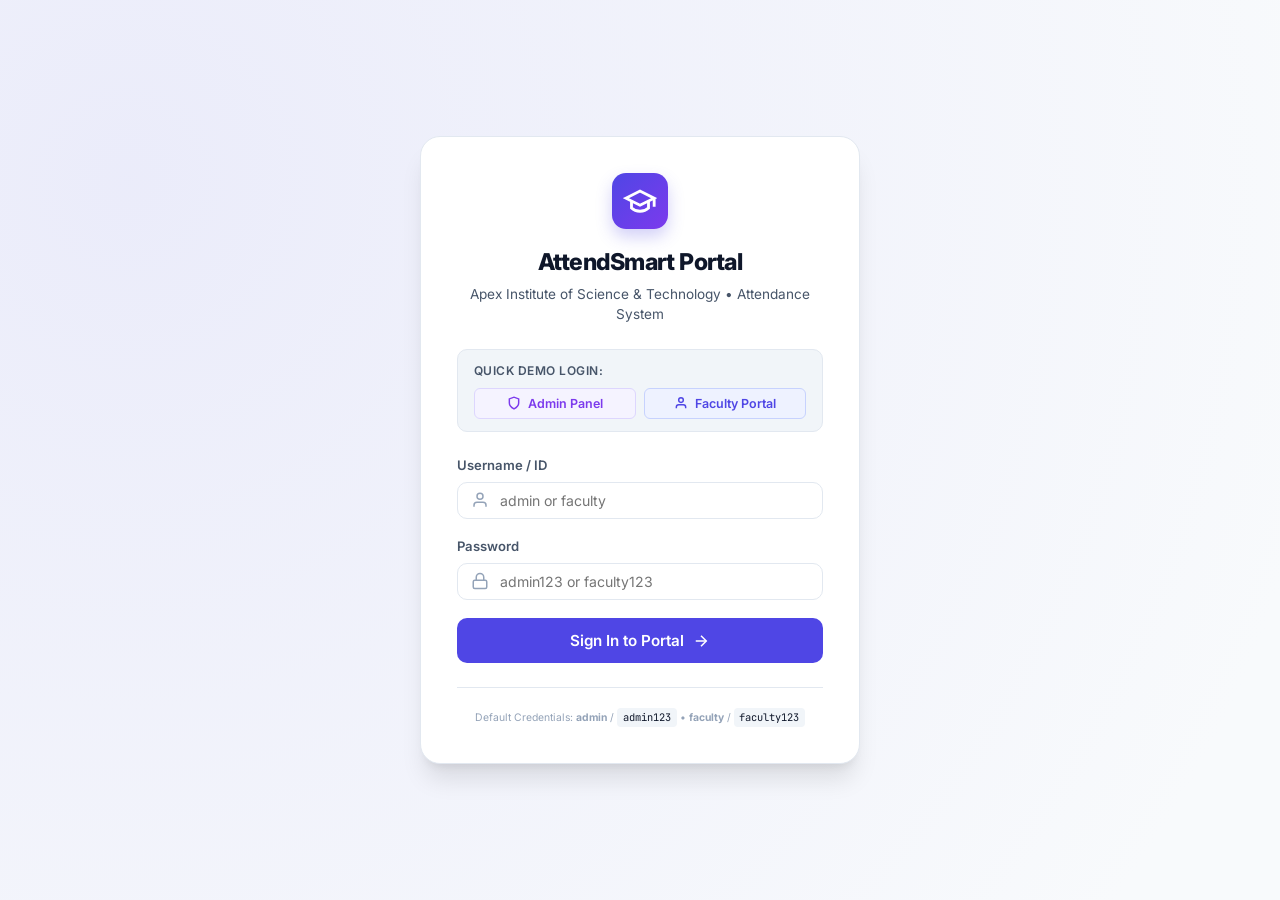
==== commit bab30566: "feat: add admin panel login with role-based authentication, faculty roster, and institutional settin" ====
--- a/index.html
+++ b/index.html
@@ -3,7 +3,7 @@
 <head>
     <meta charset="UTF-8">
     <meta name="viewport" content="width=device-width, initial-scale=1.0">
-    <title>Faculty Attendance Portal | Student Attendance Management System</title>
+    <title>AttendSmart | Student Attendance Management & Admin Portal</title>
     <link rel="stylesheet" href="css/style.css">
     <!-- Google Fonts for modern typography -->
     <link rel="preconnect" href="https://fonts.googleapis.com">
@@ -11,23 +11,91 @@
     <link href="https://fonts.googleapis.com/css2?family=Inter:wght@300;400;500;600;700;800&family=JetBrains+Mono:wght@400;500&display=swap" rel="stylesheet">
 </head>
 <body>
-    <div class="app-layout">
+
+    <!-- ====================================================================
+         1. LOGIN SCREEN (Shown when not authenticated)
+         ==================================================================== -->
+    <div id="loginScreen" class="login-wrapper">
+        <div class="login-card">
+            <div class="login-header">
+                <div class="login-logo">
+                    <svg width="34" height="34" viewBox="0 0 24 24" fill="none" stroke="currentColor" stroke-width="2">
+                        <path d="M22 10v6M2 10l10-5 10 5-10 5z"></path>
+                        <path d="M6 12v5c3 3 9 3 12 0v-5"></path>
+                    </svg>
+                </div>
+                <h2>AttendSmart Portal</h2>
+                <p id="loginInstitutionTag">Student Attendance Management System</p>
+            </div>
+
+            <!-- Role Quick Pick Pills -->
+            <div class="quick-login-strip">
+                <span class="quick-title">Quick Demo Login:</span>
+                <div class="quick-buttons">
+                    <button type="button" class="btn-pill admin-pill" onclick="app.quickLogin('admin')">
+                        <svg width="14" height="14" viewBox="0 0 24 24" fill="none" stroke="currentColor" stroke-width="2.5"><path d="M12 22s8-4 8-10V5l-8-3-8 3v7c0 6 8 10 8 10z"></path></svg>
+                        Admin Panel
+                    </button>
+                    <button type="button" class="btn-pill faculty-pill" onclick="app.quickLogin('faculty')">
+                        <svg width="14" height="14" viewBox="0 0 24 24" fill="none" stroke="currentColor" stroke-width="2.5"><path d="M20 21v-2a4 4 0 0 0-4-4H8a4 4 0 0 0-4 4v2"></path><circle cx="12" cy="7" r="4"></circle></svg>
+                        Faculty Portal
+                    </button>
+                </div>
+            </div>
+
+            <form id="loginForm" onsubmit="app.handleLoginFormSubmit(event)" class="login-form">
+                <div id="loginAlert" class="alert-box alert-error" style="display: none;"></div>
+
+                <div class="form-group">
+                    <label for="loginUsername">Username / ID</label>
+                    <div class="input-with-icon">
+                        <svg width="18" height="18" viewBox="0 0 24 24" fill="none" stroke="currentColor" stroke-width="2"><path d="M20 21v-2a4 4 0 0 0-4-4H8a4 4 0 0 0-4 4v2"></path><circle cx="12" cy="7" r="4"></circle></svg>
+                        <input type="text" id="loginUsername" class="form-control" placeholder="admin or faculty" required autocomplete="username">
+                    </div>
+                </div>
+
+                <div class="form-group">
+                    <label for="loginPassword">Password</label>
+                    <div class="input-with-icon">
+                        <svg width="18" height="18" viewBox="0 0 24 24" fill="none" stroke="currentColor" stroke-width="2"><rect x="3" y="11" width="18" height="11" rx="2" ry="2"></rect><path d="M7 11V7a5 5 0 0 1 10 0v4"></path></svg>
+                        <input type="password" id="loginPassword" class="form-control" placeholder="admin123 or faculty123" required autocomplete="current-password">
+                    </div>
+                </div>
+
+                <button type="submit" id="loginSubmitBtn" class="btn btn-primary btn-block btn-lg">
+                    <span>Sign In to Portal</span>
+                    <svg width="18" height="18" viewBox="0 0 24 24" fill="none" stroke="currentColor" stroke-width="2"><line x1="5" y1="12" x2="19" y2="12"></line><polyline points="12 5 19 12 12 19"></polyline></svg>
+                </button>
+            </form>
+
+            <div class="login-footer">
+                <div class="credentials-hint">
+                    <small>Default Credentials: <strong>admin</strong> / <code>admin123</code> &bull; <strong>faculty</strong> / <code>faculty123</code></small>
+                </div>
+            </div>
+        </div>
+    </div>
+
+    <!-- ====================================================================
+         2. MAIN APPLICATION (Shown when authenticated)
+         ==================================================================== -->
+    <div class="app-layout" id="mainAppLayout" style="display: none;">
         <!-- Sidebar Navigation -->
         <aside class="sidebar" id="sidebar">
             <div class="sidebar-header">
                 <div class="brand-logo">
-                    <svg width="28" height="28" viewBox="0 0 24 24" fill="none" stroke="currentColor" stroke-width="2">
+                    <svg width="26" height="26" viewBox="0 0 24 24" fill="none" stroke="currentColor" stroke-width="2">
                         <path d="M22 10v6M2 10l10-5 10 5-10 5z"></path>
                         <path d="M6 12v5c3 3 9 3 12 0v-5"></path>
                     </svg>
                 </div>
                 <div class="brand-info">
                     <h2>AttendSmart</h2>
-                    <span>Faculty Management</span>
-                </div>
-            </div>
-
-            <!-- Mode Indicator -->
+                    <span id="sidebarRoleBadge" class="role-badge">Faculty Portal</span>
+                </div>
+            </div>
+
+            <!-- Mode Indicator (Java vs GitHub Pages) -->
             <div class="mode-badge-container">
                 <div id="backendStatusBadge" class="mode-badge connected">
                     <span class="status-dot"></span>
@@ -36,6 +104,7 @@
             </div>
 
             <nav class="sidebar-nav">
+                <!-- Common Navigation -->
                 <button class="nav-item active" data-tab="dashboard">
                     <svg width="20" height="20" viewBox="0 0 24 24" fill="none" stroke="currentColor" stroke-width="2">
                         <rect x="3" y="3" width="7" height="7"></rect>
@@ -45,6 +114,7 @@
                     </svg>
                     <span>Dashboard</span>
                 </button>
+
                 <button class="nav-item" data-tab="take-attendance">
                     <svg width="20" height="20" viewBox="0 0 24 24" fill="none" stroke="currentColor" stroke-width="2">
                         <path d="M9 11l3 3L22 4"></path>
@@ -53,6 +123,7 @@
                     <span>Take Attendance</span>
                     <span class="badge-quick">Fast</span>
                 </button>
+
                 <button class="nav-item" data-tab="students">
                     <svg width="20" height="20" viewBox="0 0 24 24" fill="none" stroke="currentColor" stroke-width="2">
                         <path d="M17 21v-2a4 4 0 0 0-4-4H5a4 4 0 0 0-4 4v2"></path>
@@ -62,6 +133,7 @@
                     </svg>
                     <span>Students</span>
                 </button>
+
                 <button class="nav-item" data-tab="defaulters">
                     <svg width="20" height="20" viewBox="0 0 24 24" fill="none" stroke="currentColor" stroke-width="2">
                         <path d="M10.29 3.86L1.82 18a2 2 0 0 0 1.71 3h16.94a2 2 0 0 0 1.71-3L13.71 3.86a2 2 0 0 0-3.42 0z"></path>
@@ -71,6 +143,7 @@
                     <span>Defaulters Alert</span>
                     <span id="navDefaulterCount" class="badge-count">0</span>
                 </button>
+
                 <button class="nav-item" data-tab="reports">
                     <svg width="20" height="20" viewBox="0 0 24 24" fill="none" stroke="currentColor" stroke-width="2">
                         <line x1="18" y1="20" x2="18" y2="10"></line>
@@ -79,6 +152,7 @@
                     </svg>
                     <span>Reports & Export</span>
                 </button>
+
                 <button class="nav-item" data-tab="courses">
                     <svg width="20" height="20" viewBox="0 0 24 24" fill="none" stroke="currentColor" stroke-width="2">
                         <path d="M4 19.5A2.5 2.5 0 0 1 6.5 17H20"></path>
@@ -86,15 +160,43 @@
                     </svg>
                     <span>Courses</span>
                 </button>
+
+                <!-- ADMIN-ONLY TABS (Visible only for role = ADMIN) -->
+                <div class="admin-nav-group" id="adminNavGroup">
+                    <div class="nav-heading">ADMIN PANEL</div>
+                    <button class="nav-item" data-tab="admin-faculty">
+                        <svg width="20" height="20" viewBox="0 0 24 24" fill="none" stroke="currentColor" stroke-width="2">
+                            <path d="M16 21v-2a4 4 0 0 0-4-4H5a4 4 0 0 0-4 4v2"></path>
+                            <circle cx="8.5" cy="7" r="4"></circle>
+                            <line x1="20" y1="8" x2="20" y2="14"></line>
+                            <line x1="23" y1="11" x2="17" y2="11"></line>
+                        </svg>
+                        <span>Faculty Roster</span>
+                    </button>
+                    <button class="nav-item" data-tab="admin-settings">
+                        <svg width="20" height="20" viewBox="0 0 24 24" fill="none" stroke="currentColor" stroke-width="2">
+                            <circle cx="12" cy="12" r="3"></circle>
+                            <path d="M19.4 15a1.65 1.65 0 0 0 .33 1.82l.06.06a2 2 0 0 1 0 2.83 2 2 0 0 1-2.83 0l-.06-.06a1.65 1.65 0 0 0-1.82-.33 1.65 1.65 0 0 0-1 1.51V21a2 2 0 0 1-2 2 2 2 0 0 1-2-2v-.09A1.65 1.65 0 0 0 9 19.4a1.65 1.65 0 0 0-1.82.33l-.06.06a2 2 0 0 1-2.83 0 2 2 0 0 1 0-2.83l.06-.06a1.65 1.65 0 0 0 .33-1.82 1.65 1.65 0 0 0-1.51-1H3a2 2 0 0 1-2-2 2 2 0 0 1 2-2h.09A1.65 1.65 0 0 0 4.6 9a1.65 1.65 0 0 0-.33-1.82l-.06-.06a2 2 0 0 1 0-2.83 2 2 0 0 1 2.83 0l.06.06a1.65 1.65 0 0 0 1.82.33H9a1.65 1.65 0 0 0 1-1.51V3a2 2 0 0 1 2-2 2 2 0 0 1 2 2v.09a1.65 1.65 0 0 0 1 1.51 1.65 1.65 0 0 0 1.82-.33l.06-.06a2 2 0 0 1 2.83 0 2 2 0 0 1 0 2.83l-.06.06a1.65 1.65 0 0 0-.33 1.82V9a1.65 1.65 0 0 0 1.51 1H21a2 2 0 0 1 2 2 2 2 0 0 1-2 2h-.09a1.65 1.65 0 0 0-1.51 1z"></path>
+                        </svg>
+                        <span>System Settings</span>
+                    </button>
+                </div>
             </nav>
 
             <div class="sidebar-footer">
                 <div class="faculty-profile">
-                    <div class="avatar">DR</div>
+                    <div class="avatar" id="sidebarAvatar">AD</div>
                     <div class="profile-meta">
-                        <strong>Faculty Portal</strong>
-                        <span>Academic Year 2026-27</span>
-                    </div>
+                        <strong id="sidebarUserName">Administrator</strong>
+                        <span id="sidebarUserRole">System Admin</span>
+                    </div>
+                    <button class="btn-logout" onclick="app.logout()" title="Logout">
+                        <svg width="18" height="18" viewBox="0 0 24 24" fill="none" stroke="currentColor" stroke-width="2">
+                            <path d="M9 21H5a2 2 0 0 1-2-2V5a2 2 0 0 1 2-2h4"></path>
+                            <polyline points="16 17 21 12 16 7"></polyline>
+                            <line x1="21" y1="12" x2="9" y2="12"></line>
+                        </svg>
+                    </button>
                 </div>
             </div>
         </aside>
@@ -115,6 +217,7 @@
                     <span id="currentDateDisplay" class="date-tag"></span>
                 </div>
                 <div class="topbar-actions">
+                    <span id="topbarRoleIndicator" class="badge badge-info">Admin</span>
                     <button class="btn btn-primary" onclick="app.showTakeAttendanceTab()">
                         <svg width="16" height="16" viewBox="0 0 24 24" fill="none" stroke="currentColor" stroke-width="2.5">
                             <line x1="12" y1="5" x2="12" y2="19"></line>
@@ -122,6 +225,7 @@
                         </svg>
                         Take Attendance
                     </button>
+                    <button class="btn btn-secondary btn-sm" onclick="app.logout()">Logout</button>
                 </div>
             </header>
 
@@ -154,7 +258,7 @@
                             <div class="metric-data">
                                 <span class="metric-label">Avg Attendance</span>
                                 <h3 id="statOverallRate" class="metric-value">--%</h3>
-                                <span class="metric-sub text-success">Institute Target: 75%+</span>
+                                <span class="metric-sub text-success" id="statThresholdSub">Requirement: 75%+</span>
                             </div>
                         </div>
 
@@ -183,9 +287,9 @@
                                 </svg>
                             </div>
                             <div class="metric-data">
-                                <span class="metric-label">Defaulters (<75%)</span>
+                                <span class="metric-label">Defaulters</span>
                                 <h3 id="statDefaulters" class="metric-value text-danger">--</h3>
-                                <span class="metric-sub">Need Recovery Warning</span>
+                                <span class="metric-sub">Below Exam Cutoff</span>
                             </div>
                         </div>
                     </div>
@@ -195,7 +299,7 @@
                         <div class="card">
                             <div class="card-header">
                                 <h3>Course Attendance Health</h3>
-                                <span class="badge">Current Term</span>
+                                <span class="badge" id="healthTermBadge">Fall 2026</span>
                             </div>
                             <div class="card-body" id="courseHealthList">
                                 <!-- Dynamic course health bars -->
@@ -204,29 +308,29 @@
 
                         <div class="card">
                             <div class="card-header">
-                                <h3>Faculty Quick Workflow</h3>
-                                <span class="badge-success">Saves 15 mins/day</span>
+                                <h3>Faculty Productivity Features</h3>
+                                <span class="badge-success">Workflow Ready</span>
                             </div>
                             <div class="card-body faculty-tips">
                                 <div class="tip-step">
                                     <div class="step-num">1</div>
                                     <div class="step-desc">
-                                        <strong>Select Course & Lecture Slot</strong>
-                                        <p>Pick your current subject and date in "Take Attendance".</p>
+                                        <strong>1-Click "Mark All Present"</strong>
+                                        <p>Mark 60+ students present instantly, then simply tap the 2-3 absent students!</p>
                                     </div>
                                 </div>
                                 <div class="tip-step">
                                     <div class="step-num">2</div>
                                     <div class="step-desc">
-                                        <strong>1-Click "Mark All Present"</strong>
-                                        <p>Don't call every name. Mark all present in 1 click, then only tap the 2-3 absent students!</p>
+                                        <strong>Automatic Recovery Estimator</strong>
+                                        <p>Calculates consecutive classes needed to restore exam eligibility for attendance defaulters.</p>
                                     </div>
                                 </div>
                                 <div class="tip-step">
                                     <div class="step-num">3</div>
                                     <div class="step-desc">
-                                        <strong>Instant Defaulter Alert & CSV Export</strong>
-                                        <p>Automatically flags students below 75% for exam hall ticket eligibility.</p>
+                                        <strong>Admin Institution Controls</strong>
+                                        <p>Admins can configure cutoffs, manage faculty, and export complete database backups.</p>
                                     </div>
                                 </div>
                             </div>
@@ -412,12 +516,12 @@
                     </div>
                 </section>
 
-                <!-- TAB 4: DEFAULTERS ALERT (<75%) -->
+                <!-- TAB 4: DEFAULTERS ALERT -->
                 <section class="tab-pane" id="tab-defaulters">
                     <div class="card">
                         <div class="card-header defaulter-header">
                             <div>
-                                <h3>Attendance Shortage Warning List (<75%)</h3>
+                                <h3 id="defaulterTitle">Attendance Shortage Warning List (<span id="defaulterThresholdText">75</span>%)</h3>
                                 <p class="sub-text">Students falling short of the mandatory university attendance requirement for semester examinations.</p>
                             </div>
                             <div class="header-actions">
@@ -449,7 +553,7 @@
                                         <th>Attended / Total</th>
                                         <th>Current %</th>
                                         <th>Severity</th>
-                                        <th>Classes Needed to Reach 75%</th>
+                                        <th>Classes Needed to Recover</th>
                                     </tr>
                                 </thead>
                                 <tbody id="defaulterTableBody">
@@ -557,6 +661,105 @@
                         </div>
                     </div>
                 </section>
+
+                <!-- ========================================================
+                     ADMIN-EXCLUSIVE TABS
+                     ======================================================== -->
+
+                <!-- TAB 7: ADMIN FACULTY MANAGEMENT -->
+                <section class="tab-pane" id="tab-admin-faculty">
+                    <div class="card table-card">
+                        <div class="card-header toolbar-header">
+                            <div>
+                                <h3>Faculty & Instructor Roster (Admin)</h3>
+                                <p class="sub-text">Manage professors, lecturers, and their teaching credentials.</p>
+                            </div>
+                            <button class="btn btn-primary" onclick="app.openAddFacultyModal()">
+                                <svg width="16" height="16" viewBox="0 0 24 24" fill="none" stroke="currentColor" stroke-width="2">
+                                    <line x1="12" y1="5" x2="12" y2="19"></line>
+                                    <line x1="5" y1="12" x2="19" y2="12"></line>
+                                </svg>
+                                Add Faculty Member
+                            </button>
+                        </div>
+                        <div class="table-responsive">
+                            <table class="data-table">
+                                <thead>
+                                    <tr>
+                                        <th>Username</th>
+                                        <th>Faculty Name</th>
+                                        <th>Email Address</th>
+                                        <th>Department</th>
+                                        <th>Role</th>
+                                        <th>Assigned Courses</th>
+                                        <th>Action</th>
+                                    </tr>
+                                </thead>
+                                <tbody id="adminFacultyTableBody">
+                                    <!-- Populated via JS -->
+                                </tbody>
+                            </table>
+                        </div>
+                    </div>
+                </section>
+
+                <!-- TAB 8: ADMIN SYSTEM SETTINGS & BACKUP -->
+                <section class="tab-pane" id="tab-admin-settings">
+                    <div class="settings-grid">
+                        <div class="card">
+                            <div class="card-header">
+                                <h3>Institutional Attendance Rules</h3>
+                            </div>
+                            <form id="adminSettingsForm" onsubmit="app.saveAdminSettings(event)">
+                                <div class="form-group">
+                                    <label for="settingInstitutionName">Institution Name</label>
+                                    <input type="text" id="settingInstitutionName" class="form-control" value="Apex Institute of Science & Technology" required>
+                                </div>
+                                <div class="form-group" style="margin-top: 1rem;">
+                                    <label for="settingThreshold">Minimum Attendance Eligibility Threshold (%)</label>
+                                    <input type="number" id="settingThreshold" class="form-control" value="75" min="50" max="95" step="1" required>
+                                    <small class="text-secondary" style="margin-top: 0.25rem;">Students falling below this percentage are automatically flagged as Defaulters for semester exam hall tickets.</small>
+                                </div>
+                                <div class="form-group" style="margin-top: 1rem;">
+                                    <label for="settingAcademicTerm">Current Academic Term / Semester</label>
+                                    <input type="text" id="settingAcademicTerm" class="form-control" value="Academic Year 2026-27 (Fall Sem)" required>
+                                </div>
+                                <div style="margin-top: 1.5rem;">
+                                    <button type="submit" class="btn btn-primary">Save Institutional Settings</button>
+                                </div>
+                            </form>
+                        </div>
+
+                        <div class="card">
+                            <div class="card-header">
+                                <h3>System Data & Database Management</h3>
+                            </div>
+                            <div class="backup-actions">
+                                <div class="action-row">
+                                    <div>
+                                        <strong>Export Complete JSON Database</strong>
+                                        <p class="sub-text">Download a complete backup snapshot of students, courses, attendance sessions, and users.</p>
+                                    </div>
+                                    <button type="button" class="btn btn-secondary" onclick="app.exportFullDatabaseJson()">
+                                        <svg width="16" height="16" viewBox="0 0 24 24" fill="none" stroke="currentColor" stroke-width="2"><path d="M21 15v4a2 2 0 0 1-2 2H5a2 2 0 0 1-2-2v-4"></path><polyline points="7 10 12 15 17 10"></polyline><line x1="12" y1="15" x2="12" y2="3"></line></svg>
+                                        Backup DB (JSON)
+                                    </button>
+                                </div>
+                                <hr style="border: none; border-top: 1px solid var(--border-color); margin: 1rem 0;">
+                                <div class="action-row">
+                                    <div>
+                                        <strong>Reset Database to Sample Defaults</strong>
+                                        <p class="sub-text">Restores sample student records, courses, and attendance logs for demonstration.</p>
+                                    </div>
+                                    <button type="button" class="btn btn-outline-danger" onclick="app.resetSystemData()">
+                                        <svg width="16" height="16" viewBox="0 0 24 24" fill="none" stroke="currentColor" stroke-width="2"><path d="M2.5 2v6h6M21.5 22v-6h-6"/><path d="M22 11.5A10 10 0 0 0 3.2 7.2M2 12.5a10 10 0 0 0 18.8 4.2"/></svg>
+                                        Reset to Sample Data
+                                    </button>
+                                </div>
+                            </div>
+                        </div>
+                    </div>
+                </section>
             </div>
         </main>
     </div>
@@ -632,6 +835,54 @@
                 <div class="modal-footer">
                     <button type="button" class="btn btn-secondary" onclick="app.closeModal('addCourseModal')">Cancel</button>
                     <button type="submit" class="btn btn-primary">Create Course</button>
+                </div>
+            </form>
+        </div>
+    </div>
+
+    <!-- MODAL: ADD FACULTY (ADMIN ONLY) -->
+    <div class="modal" id="addFacultyModal">
+        <div class="modal-backdrop" onclick="app.closeModal('addFacultyModal')"></div>
+        <div class="modal-dialog">
+            <div class="modal-header">
+                <h3>Register Faculty Member</h3>
+                <button class="btn-close" onclick="app.closeModal('addFacultyModal')">&times;</button>
+            </div>
+            <form id="addFacultyForm" onsubmit="app.saveNewFaculty(event)">
+                <div class="modal-body">
+                    <div class="form-group">
+                        <label for="facultyUsername">Username *</label>
+                        <input type="text" id="facultyUsername" class="form-control" placeholder="e.g. jdoe" required>
+                    </div>
+                    <div class="form-group">
+                        <label for="facultyName">Full Name *</label>
+                        <input type="text" id="facultyName" class="form-control" placeholder="e.g. Dr. Jane Doe" required>
+                    </div>
+                    <div class="form-group">
+                        <label for="facultyEmail">Email Address *</label>
+                        <input type="email" id="facultyEmail" class="form-control" placeholder="e.g. jdoe@college.edu" required>
+                    </div>
+                    <div class="form-row">
+                        <div class="form-group">
+                            <label for="facultyDept">Department</label>
+                            <input type="text" id="facultyDept" class="form-control" value="Computer Science">
+                        </div>
+                        <div class="form-group">
+                            <label for="facultyRole">Role</label>
+                            <select id="facultyRole" class="form-control">
+                                <option value="FACULTY">Faculty / Instructor</option>
+                                <option value="ADMIN">System Administrator</option>
+                            </select>
+                        </div>
+                    </div>
+                    <div class="form-group">
+                        <label for="facultyPassword">Initial Password</label>
+                        <input type="password" id="facultyPassword" class="form-control" value="faculty123">
+                    </div>
+                </div>
+                <div class="modal-footer">
+                    <button type="button" class="btn btn-secondary" onclick="app.closeModal('addFacultyModal')">Cancel</button>
+                    <button type="submit" class="btn btn-primary">Add Faculty</button>
                 </div>
             </form>
         </div>
--- a/css/style.css
+++ b/css/style.css
@@ -1,6 +1,6 @@
 /* ==========================================================================
-   AttendSmart - Student Attendance Management System Stylesheet
-   Crafted for Faculty Efficiency, High Clarity, and Full Responsiveness
+   AttendSmart - Student Attendance Management & Admin System Stylesheet
+   Crafted for Faculty & Administrator Efficiency, Clarity & Responsiveness
    ========================================================================== */
 
 :root {
@@ -8,6 +8,11 @@
     --primary-hover: #4338ca;
     --primary-light: #eef2ff;
     --primary-border: #c7d2fe;
+
+    --admin-accent: #7c3aed;
+    --admin-accent-hover: #6d28d9;
+    --admin-light: #f5f3ff;
+    --admin-border: #ddd6fe;
 
     --success: #10b981;
     --success-bg: #ecfdf5;
@@ -41,11 +46,13 @@
     --radius-sm: 6px;
     --radius-md: 10px;
     --radius-lg: 14px;
+    --radius-xl: 20px;
     --radius-full: 9999px;
 
     --shadow-sm: 0 1px 2px 0 rgba(0, 0, 0, 0.05);
     --shadow-md: 0 4px 6px -1px rgba(0, 0, 0, 0.1), 0 2px 4px -2px rgba(0, 0, 0, 0.08);
     --shadow-lg: 0 10px 15px -3px rgba(0, 0, 0, 0.1), 0 4px 6px -4px rgba(0, 0, 0, 0.08);
+    --shadow-xl: 0 20px 25px -5px rgba(0, 0, 0, 0.1), 0 8px 10px -6px rgba(0, 0, 0, 0.08);
 
     --font-sans: 'Inter', -apple-system, BlinkMacSystemFont, 'Segoe UI', Roboto, sans-serif;
     --font-mono: 'JetBrains Mono', monospace;
@@ -67,6 +74,187 @@
 }
 
 /* --------------------------------------------------------------------------
+   LOGIN SCREEN
+   -------------------------------------------------------------------------- */
+.login-wrapper {
+    min-height: 100vh;
+    display: flex;
+    align-items: center;
+    justify-content: center;
+    background: radial-gradient(circle at 10% 20%, rgba(79, 70, 229, 0.08) 0%, rgba(248, 250, 252, 1) 90%);
+    padding: 1.5rem;
+}
+
+.login-card {
+    background: #ffffff;
+    border-radius: var(--radius-xl);
+    border: 1px solid var(--border-color);
+    box-shadow: var(--shadow-xl);
+    width: 100%;
+    max-width: 440px;
+    padding: 2.25rem;
+    animation: loginFadeIn 0.35s ease;
+}
+
+@keyframes loginFadeIn {
+    from { opacity: 0; transform: translateY(16px); }
+    to { opacity: 1; transform: translateY(0); }
+}
+
+.login-header {
+    text-align: center;
+    margin-bottom: 1.5rem;
+}
+
+.login-logo {
+    width: 56px;
+    height: 56px;
+    margin: 0 auto 1rem;
+    background: linear-gradient(135deg, var(--primary), var(--admin-accent));
+    border-radius: var(--radius-lg);
+    display: flex;
+    align-items: center;
+    justify-content: center;
+    color: #fff;
+    box-shadow: 0 8px 16px rgba(79, 70, 229, 0.25);
+}
+
+.login-header h2 {
+    font-size: 1.45rem;
+    font-weight: 800;
+    letter-spacing: -0.02em;
+    color: var(--text-primary);
+}
+
+.login-header p {
+    font-size: 0.85rem;
+    color: var(--text-secondary);
+    margin-top: 0.25rem;
+}
+
+.quick-login-strip {
+    background: #f1f5f9;
+    padding: 0.75rem 1rem;
+    border-radius: var(--radius-md);
+    margin-bottom: 1.5rem;
+    border: 1px solid var(--border-color);
+}
+
+.quick-title {
+    font-size: 0.75rem;
+    font-weight: 600;
+    color: var(--text-secondary);
+    display: block;
+    margin-bottom: 0.5rem;
+    text-transform: uppercase;
+    letter-spacing: 0.04em;
+}
+
+.quick-buttons {
+    display: flex;
+    gap: 0.5rem;
+}
+
+.btn-pill {
+    flex: 1;
+    display: inline-flex;
+    align-items: center;
+    justify-content: center;
+    gap: 0.4rem;
+    padding: 0.45rem 0.65rem;
+    font-size: 0.78rem;
+    font-weight: 600;
+    font-family: inherit;
+    border-radius: var(--radius-sm);
+    cursor: pointer;
+    border: 1px solid transparent;
+    transition: all 0.2s ease;
+}
+
+.admin-pill {
+    background: var(--admin-light);
+    color: var(--admin-accent);
+    border-color: var(--admin-border);
+}
+
+.admin-pill:hover {
+    background: var(--admin-accent);
+    color: #fff;
+}
+
+.faculty-pill {
+    background: var(--primary-light);
+    color: var(--primary);
+    border-color: var(--primary-border);
+}
+
+.faculty-pill:hover {
+    background: var(--primary);
+    color: #fff;
+}
+
+.login-form {
+    display: flex;
+    flex-direction: column;
+    gap: 1.15rem;
+}
+
+.input-with-icon {
+    position: relative;
+    display: flex;
+    align-items: center;
+}
+
+.input-with-icon svg {
+    position: absolute;
+    left: 0.85rem;
+    color: var(--text-muted);
+    pointer-events: none;
+}
+
+.input-with-icon .form-control {
+    padding-left: 2.6rem;
+    width: 100%;
+}
+
+.btn-block {
+    width: 100%;
+}
+
+.login-footer {
+    margin-top: 1.5rem;
+    padding-top: 1.25rem;
+    border-top: 1px solid var(--border-color);
+    text-align: center;
+}
+
+.credentials-hint {
+    font-size: 0.78rem;
+    color: var(--text-muted);
+}
+
+.credentials-hint code {
+    background: #f1f5f9;
+    padding: 0.15rem 0.35rem;
+    border-radius: 4px;
+    font-family: var(--font-mono);
+    color: var(--text-primary);
+}
+
+.alert-box {
+    padding: 0.75rem 1rem;
+    border-radius: var(--radius-md);
+    font-size: 0.82rem;
+    font-weight: 500;
+}
+
+.alert-error {
+    background: var(--danger-bg);
+    color: var(--danger);
+    border: 1px solid var(--danger-border);
+}
+
+/* --------------------------------------------------------------------------
    App Layout & Sidebar
    -------------------------------------------------------------------------- */
 .app-layout {
@@ -94,9 +282,9 @@
 }
 
 .brand-logo {
-    width: 44px;
-    height: 44px;
-    background: linear-gradient(135deg, var(--primary), #818cf8);
+    width: 42px;
+    height: 42px;
+    background: linear-gradient(135deg, var(--primary), var(--admin-accent));
     border-radius: var(--radius-md);
     display: flex;
     align-items: center;
@@ -112,12 +300,16 @@
     color: #fff;
 }
 
-.brand-info span {
-    font-size: 0.75rem;
-    color: var(--text-muted);
+.role-badge {
+    font-size: 0.72rem;
+    color: #93c5fd;
     text-transform: uppercase;
     letter-spacing: 0.05em;
-    font-weight: 500;
+    font-weight: 600;
+}
+
+.role-badge.admin-role {
+    color: #c4b5fd;
 }
 
 /* Mode Status Badge */
@@ -162,6 +354,24 @@
     display: flex;
     flex-direction: column;
     gap: 0.35rem;
+    overflow-y: auto;
+}
+
+.nav-heading {
+    font-size: 0.68rem;
+    text-transform: uppercase;
+    letter-spacing: 0.08em;
+    color: var(--text-muted);
+    font-weight: 700;
+    padding: 0.75rem 0.75rem 0.25rem;
+}
+
+.admin-nav-group {
+    display: flex;
+    flex-direction: column;
+    gap: 0.35rem;
+    margin-top: 0.5rem;
+    border-top: 1px solid rgba(255, 255, 255, 0.08);
 }
 
 .nav-item {
@@ -238,21 +448,46 @@
     justify-content: center;
     font-weight: 700;
     font-size: 0.85rem;
+    flex-shrink: 0;
 }
 
 .profile-meta {
     display: flex;
     flex-direction: column;
+    flex: 1;
+    min-width: 0;
 }
 
 .profile-meta strong {
     font-size: 0.85rem;
     color: #f8fafc;
+    white-space: nowrap;
+    overflow: hidden;
+    text-overflow: ellipsis;
 }
 
 .profile-meta span {
     font-size: 0.7rem;
     color: var(--text-muted);
+}
+
+.btn-logout {
+    background: rgba(255, 255, 255, 0.08);
+    border: none;
+    color: var(--text-muted);
+    width: 32px;
+    height: 32px;
+    border-radius: var(--radius-sm);
+    display: flex;
+    align-items: center;
+    justify-content: center;
+    cursor: pointer;
+    transition: all 0.2s ease;
+}
+
+.btn-logout:hover {
+    background: rgba(239, 68, 68, 0.2);
+    color: #ef4444;
 }
 
 /* --------------------------------------------------------------------------
@@ -307,6 +542,12 @@
     border-radius: var(--radius-full);
     border: 1px solid var(--border-color);
     font-weight: 500;
+}
+
+.topbar-actions {
+    display: flex;
+    align-items: center;
+    gap: 0.75rem;
 }
 
 .content-scroll {
@@ -417,7 +658,6 @@
     gap: 1.5rem;
 }
 
-/* Faculty Workflow Steps */
 .faculty-tips {
     display: flex;
     flex-direction: column;
@@ -634,6 +874,27 @@
 }
 
 /* --------------------------------------------------------------------------
+   Settings & Admin Grid
+   -------------------------------------------------------------------------- */
+.settings-grid {
+    display: grid;
+    grid-template-columns: 1fr 1fr;
+    gap: 1.5rem;
+}
+
+.backup-actions {
+    display: flex;
+    flex-direction: column;
+}
+
+.action-row {
+    display: flex;
+    align-items: center;
+    justify-content: space-between;
+    gap: 1rem;
+}
+
+/* --------------------------------------------------------------------------
    Tables
    -------------------------------------------------------------------------- */
 .table-responsive {
@@ -782,17 +1043,6 @@
 
 .btn-outline-danger:hover {
     background: var(--danger);
-    color: #fff;
-}
-
-.btn-outline-primary {
-    background: #fff;
-    border-color: var(--primary);
-    color: var(--primary);
-}
-
-.btn-outline-primary:hover {
-    background: var(--primary);
     color: #fff;
 }
 
@@ -975,7 +1225,7 @@
     .session-form-row {
         grid-template-columns: 1fr 1fr;
     }
-    .dashboard-grid {
+    .dashboard-grid, .settings-grid {
         grid-template-columns: 1fr;
     }
 }
@@ -1019,7 +1269,7 @@
 }
 
 @media print {
-    .sidebar, .topbar, .topbar-actions, .attendance-toolbar, .btn, .footer-hint, .mode-badge-container {
+    .sidebar, .topbar, .topbar-actions, .attendance-toolbar, .btn, .footer-hint, .mode-badge-container, .login-wrapper {
         display: none !important;
     }
     .main-wrapper {
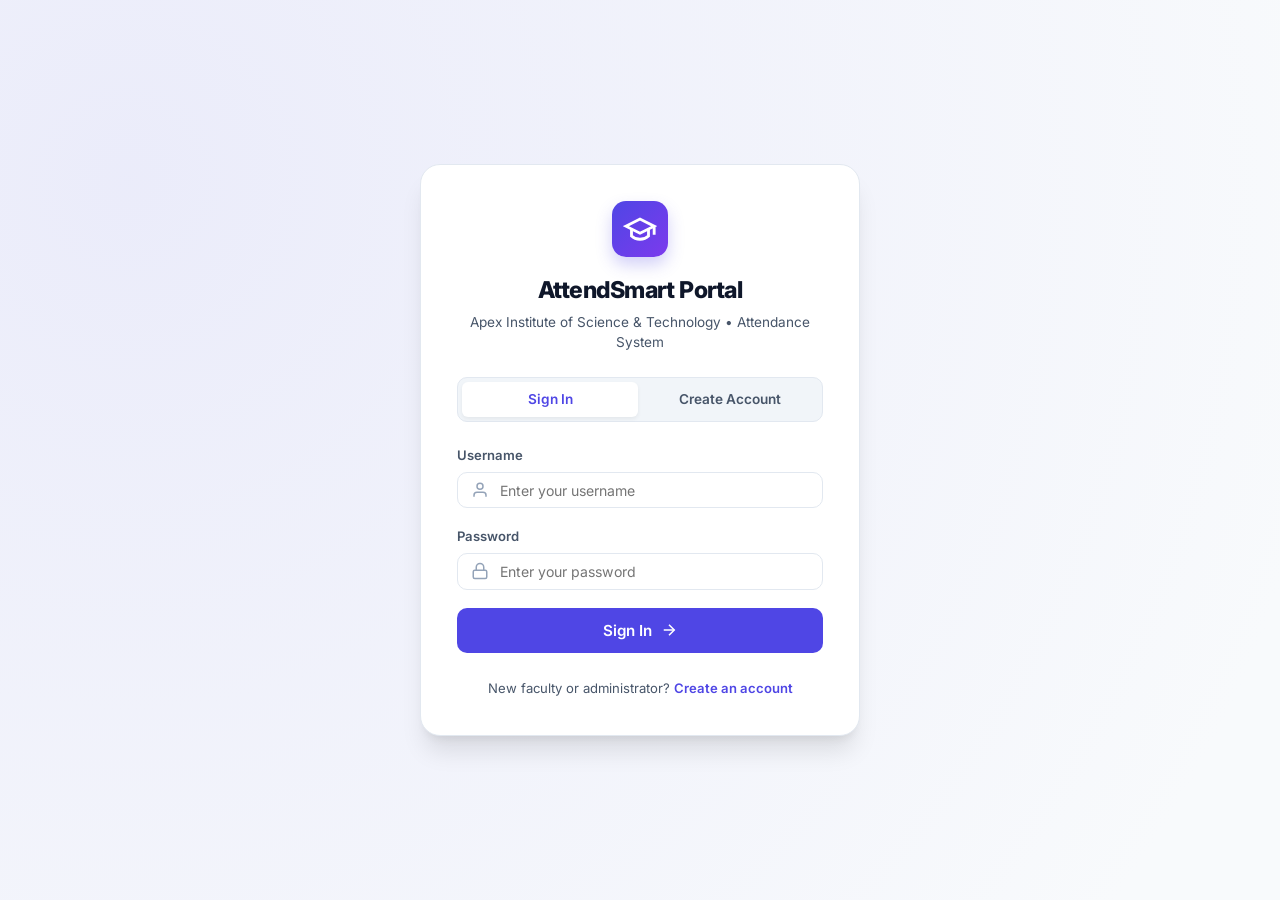
==== commit e8b8c62a: "feat: user signup, clean initial state, hidden credentials, Admin@123 password" ====
--- a/index.html
+++ b/index.html
@@ -28,29 +28,25 @@
                 <p id="loginInstitutionTag">Student Attendance Management System</p>
             </div>
 
-            <!-- Role Quick Pick Pills -->
-            <div class="quick-login-strip">
-                <span class="quick-title">Quick Demo Login:</span>
-                <div class="quick-buttons">
-                    <button type="button" class="btn-pill admin-pill" onclick="app.quickLogin('admin')">
-                        <svg width="14" height="14" viewBox="0 0 24 24" fill="none" stroke="currentColor" stroke-width="2.5"><path d="M12 22s8-4 8-10V5l-8-3-8 3v7c0 6 8 10 8 10z"></path></svg>
-                        Admin Panel
-                    </button>
-                    <button type="button" class="btn-pill faculty-pill" onclick="app.quickLogin('faculty')">
-                        <svg width="14" height="14" viewBox="0 0 24 24" fill="none" stroke="currentColor" stroke-width="2.5"><path d="M20 21v-2a4 4 0 0 0-4-4H8a4 4 0 0 0-4 4v2"></path><circle cx="12" cy="7" r="4"></circle></svg>
-                        Faculty Portal
-                    </button>
-                </div>
-            </div>
-
+            <!-- Auth Tab Switcher -->
+            <div class="auth-tabs">
+                <button type="button" class="auth-tab-btn active" id="tabBtnSignIn" onclick="app.switchAuthTab('signin')">
+                    Sign In
+                </button>
+                <button type="button" class="auth-tab-btn" id="tabBtnSignUp" onclick="app.switchAuthTab('signup')">
+                    Create Account
+                </button>
+            </div>
+
+            <!-- 1. SIGN IN FORM -->
             <form id="loginForm" onsubmit="app.handleLoginFormSubmit(event)" class="login-form">
                 <div id="loginAlert" class="alert-box alert-error" style="display: none;"></div>
 
                 <div class="form-group">
-                    <label for="loginUsername">Username / ID</label>
+                    <label for="loginUsername">Username</label>
                     <div class="input-with-icon">
                         <svg width="18" height="18" viewBox="0 0 24 24" fill="none" stroke="currentColor" stroke-width="2"><path d="M20 21v-2a4 4 0 0 0-4-4H8a4 4 0 0 0-4 4v2"></path><circle cx="12" cy="7" r="4"></circle></svg>
-                        <input type="text" id="loginUsername" class="form-control" placeholder="admin or faculty" required autocomplete="username">
+                        <input type="text" id="loginUsername" class="form-control" placeholder="Enter your username" required autocomplete="username">
                     </div>
                 </div>
 
@@ -58,21 +54,67 @@
                     <label for="loginPassword">Password</label>
                     <div class="input-with-icon">
                         <svg width="18" height="18" viewBox="0 0 24 24" fill="none" stroke="currentColor" stroke-width="2"><rect x="3" y="11" width="18" height="11" rx="2" ry="2"></rect><path d="M7 11V7a5 5 0 0 1 10 0v4"></path></svg>
-                        <input type="password" id="loginPassword" class="form-control" placeholder="admin123 or faculty123" required autocomplete="current-password">
+                        <input type="password" id="loginPassword" class="form-control" placeholder="Enter your password" required autocomplete="current-password">
                     </div>
                 </div>
 
                 <button type="submit" id="loginSubmitBtn" class="btn btn-primary btn-block btn-lg">
-                    <span>Sign In to Portal</span>
+                    <span>Sign In</span>
                     <svg width="18" height="18" viewBox="0 0 24 24" fill="none" stroke="currentColor" stroke-width="2"><line x1="5" y1="12" x2="19" y2="12"></line><polyline points="12 5 19 12 12 19"></polyline></svg>
                 </button>
+
+                <div class="auth-switch-link">
+                    <span>New faculty or administrator? <a href="javascript:void(0)" onclick="app.switchAuthTab('signup')">Create an account</a></span>
+                </div>
             </form>
 
-            <div class="login-footer">
-                <div class="credentials-hint">
-                    <small>Default Credentials: <strong>admin</strong> / <code>admin123</code> &bull; <strong>faculty</strong> / <code>faculty123</code></small>
-                </div>
-            </div>
+            <!-- 2. SIGN UP / REGISTER FORM -->
+            <form id="signupForm" onsubmit="app.handleSignupFormSubmit(event)" class="login-form" style="display: none;">
+                <div id="signupAlert" class="alert-box alert-error" style="display: none;"></div>
+
+                <div class="form-group">
+                    <label for="signupName">Full Name *</label>
+                    <input type="text" id="signupName" class="form-control" placeholder="e.g. Dr. Jane Smith" required>
+                </div>
+
+                <div class="form-group">
+                    <label for="signupEmail">Email Address *</label>
+                    <input type="email" id="signupEmail" class="form-control" placeholder="e.g. jsmith@institution.edu" required>
+                </div>
+
+                <div class="form-row">
+                    <div class="form-group">
+                        <label for="signupDept">Department</label>
+                        <input type="text" id="signupDept" class="form-control" placeholder="e.g. Computer Science" value="Computer Science">
+                    </div>
+                    <div class="form-group">
+                        <label for="signupRole">Account Role</label>
+                        <select id="signupRole" class="form-control">
+                            <option value="FACULTY">Faculty / Instructor</option>
+                            <option value="ADMIN">Administrator</option>
+                        </select>
+                    </div>
+                </div>
+
+                <div class="form-group">
+                    <label for="signupUsername">Username *</label>
+                    <input type="text" id="signupUsername" class="form-control" placeholder="Choose a username" required autocomplete="username">
+                </div>
+
+                <div class="form-group">
+                    <label for="signupPassword">Password *</label>
+                    <input type="password" id="signupPassword" class="form-control" placeholder="Create a secure password" required autocomplete="new-password">
+                </div>
+
+                <button type="submit" id="signupSubmitBtn" class="btn btn-primary btn-block btn-lg">
+                    <span>Create Account & Sign In</span>
+                    <svg width="18" height="18" viewBox="0 0 24 24" fill="none" stroke="currentColor" stroke-width="2"><polyline points="20 6 9 17 4 12"></polyline></svg>
+                </button>
+
+                <div class="auth-switch-link">
+                    <span>Already have an account? <a href="javascript:void(0)" onclick="app.switchAuthTab('signin')">Sign In here</a></span>
+                </div>
+            </form>
         </div>
     </div>
 
@@ -748,12 +790,23 @@
                                 <hr style="border: none; border-top: 1px solid var(--border-color); margin: 1rem 0;">
                                 <div class="action-row">
                                     <div>
-                                        <strong>Reset Database to Sample Defaults</strong>
-                                        <p class="sub-text">Restores sample student records, courses, and attendance logs for demonstration.</p>
+                                        <strong>Clear All Data (Clean Slate)</strong>
+                                        <p class="sub-text">Clears all students, courses, and attendance records to start completely fresh.</p>
                                     </div>
                                     <button type="button" class="btn btn-outline-danger" onclick="app.resetSystemData()">
-                                        <svg width="16" height="16" viewBox="0 0 24 24" fill="none" stroke="currentColor" stroke-width="2"><path d="M2.5 2v6h6M21.5 22v-6h-6"/><path d="M22 11.5A10 10 0 0 0 3.2 7.2M2 12.5a10 10 0 0 0 18.8 4.2"/></svg>
-                                        Reset to Sample Data
+                                        <svg width="16" height="16" viewBox="0 0 24 24" fill="none" stroke="currentColor" stroke-width="2"><path d="M3 6h18M19 6v14a2 2 0 0 1-2 2H7a2 2 0 0 1-2-2V6m3 0V4a2 2 0 0 1 2-2h4a2 2 0 0 1 2 2v2"></path></svg>
+                                        Clear Database
+                                    </button>
+                                </div>
+                                <hr style="border: none; border-top: 1px solid var(--border-color); margin: 1rem 0;">
+                                <div class="action-row">
+                                    <div>
+                                        <strong>Load Demo Sample Data (Optional)</strong>
+                                        <p class="sub-text">Loads a small set of demonstration courses and students for feature testing.</p>
+                                    </div>
+                                    <button type="button" class="btn btn-secondary" onclick="app.loadDemoData()">
+                                        <svg width="16" height="16" viewBox="0 0 24 24" fill="none" stroke="currentColor" stroke-width="2"><polyline points="20 6 9 17 4 12"></polyline></svg>
+                                        Load Demo Data
                                     </button>
                                 </div>
                             </div>
--- a/css/style.css
+++ b/css/style.css
@@ -132,65 +132,55 @@
     margin-top: 0.25rem;
 }
 
-.quick-login-strip {
+.auth-tabs {
+    display: flex;
     background: #f1f5f9;
-    padding: 0.75rem 1rem;
+    padding: 4px;
     border-radius: var(--radius-md);
     margin-bottom: 1.5rem;
     border: 1px solid var(--border-color);
-}
-
-.quick-title {
-    font-size: 0.75rem;
-    font-weight: 600;
-    color: var(--text-secondary);
-    display: block;
-    margin-bottom: 0.5rem;
-    text-transform: uppercase;
-    letter-spacing: 0.04em;
-}
-
-.quick-buttons {
-    display: flex;
-    gap: 0.5rem;
-}
-
-.btn-pill {
+    gap: 4px;
+}
+
+.auth-tab-btn {
     flex: 1;
-    display: inline-flex;
-    align-items: center;
-    justify-content: center;
-    gap: 0.4rem;
-    padding: 0.45rem 0.65rem;
-    font-size: 0.78rem;
+    border: none;
+    background: transparent;
+    padding: 0.6rem 0.75rem;
+    font-size: 0.85rem;
     font-weight: 600;
     font-family: inherit;
+    color: var(--text-secondary);
     border-radius: var(--radius-sm);
     cursor: pointer;
-    border: 1px solid transparent;
     transition: all 0.2s ease;
 }
 
-.admin-pill {
-    background: var(--admin-light);
-    color: var(--admin-accent);
-    border-color: var(--admin-border);
-}
-
-.admin-pill:hover {
-    background: var(--admin-accent);
-    color: #fff;
-}
-
-.faculty-pill {
-    background: var(--primary-light);
+.auth-tab-btn:hover {
+    color: var(--text-primary);
+}
+
+.auth-tab-btn.active {
+    background: #ffffff;
     color: var(--primary);
-    border-color: var(--primary-border);
-}
-
-.faculty-pill:hover {
-    background: var(--primary);
-    color: #fff;
+    box-shadow: 0 2px 4px rgba(0, 0, 0, 0.06);
+}
+
+.auth-switch-link {
+    text-align: center;
+    font-size: 0.82rem;
+    color: var(--text-secondary);
+    margin-top: 0.5rem;
+}
+
+.auth-switch-link a {
+    color: var(--primary);
+    text-decoration: none;
+    font-weight: 600;
+}
+
+.auth-switch-link a:hover {
+    text-decoration: underline;
 }
 
 .login-form {
@@ -221,16 +211,39 @@
     width: 100%;
 }
 
-.login-footer {
-    margin-top: 1.5rem;
-    padding-top: 1.25rem;
-    border-top: 1px solid var(--border-color);
+/* Empty State Widget */
+.empty-state-card {
     text-align: center;
-}
-
-.credentials-hint {
-    font-size: 0.78rem;
+    padding: 3rem 1.5rem;
+    background: #ffffff;
+    border-radius: var(--radius-lg);
+    border: 1px dashed var(--border-color-dark);
+}
+
+.empty-state-icon {
+    width: 56px;
+    height: 56px;
+    background: #f1f5f9;
+    border-radius: 50%;
+    display: flex;
+    align-items: center;
+    justify-content: center;
+    margin: 0 auto 1rem;
     color: var(--text-muted);
+}
+
+.empty-state-title {
+    font-size: 1.1rem;
+    font-weight: 700;
+    color: var(--text-primary);
+    margin-bottom: 0.35rem;
+}
+
+.empty-state-desc {
+    font-size: 0.85rem;
+    color: var(--text-secondary);
+    max-width: 380px;
+    margin: 0 auto 1.25rem;
 }
 
 .credentials-hint code {
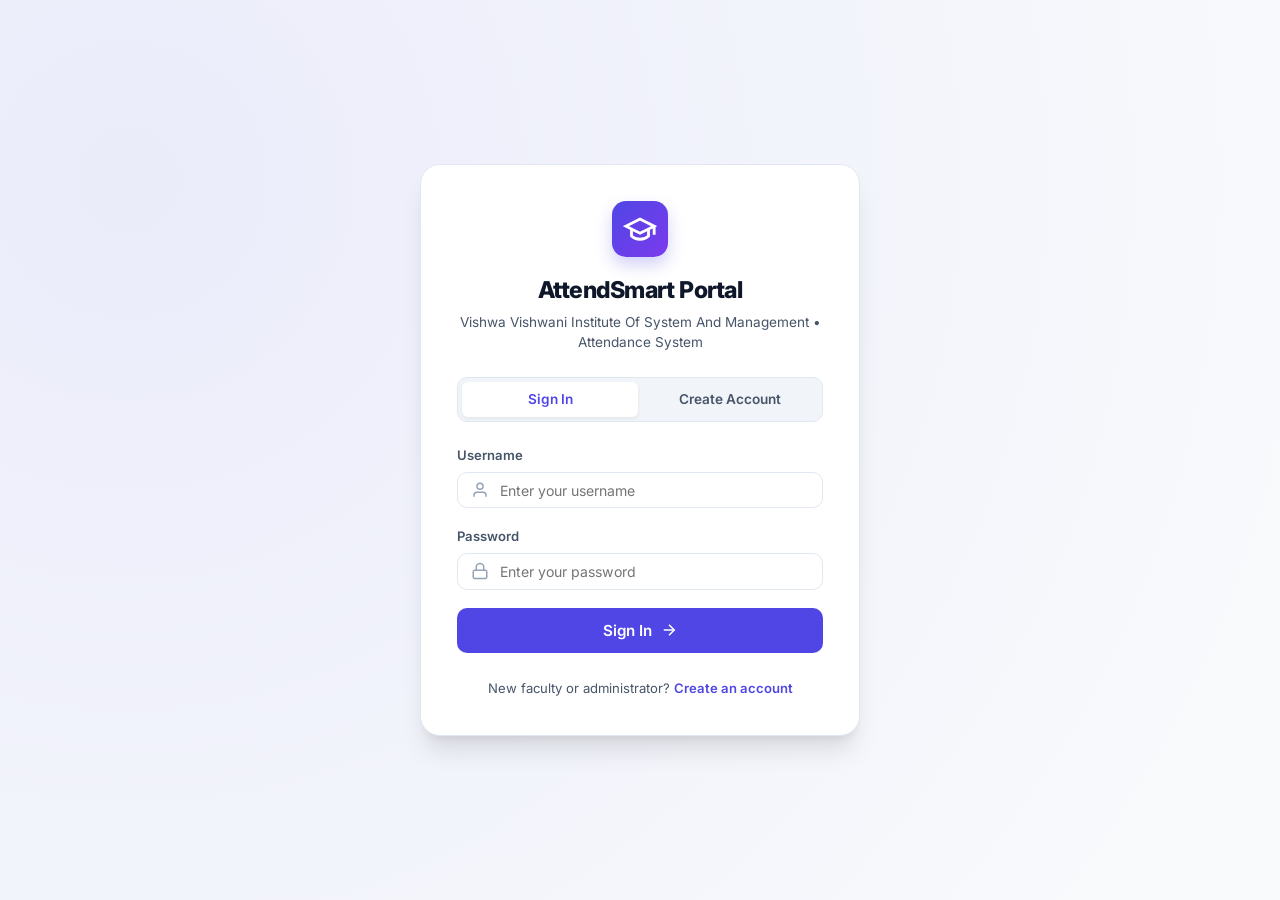
==== commit 93783c4e: "chore: rename institution to Vishwa Vishwani Institute Of System And Management" ====
--- a/index.html
+++ b/index.html
@@ -755,7 +755,7 @@
                             <form id="adminSettingsForm" onsubmit="app.saveAdminSettings(event)">
                                 <div class="form-group">
                                     <label for="settingInstitutionName">Institution Name</label>
-                                    <input type="text" id="settingInstitutionName" class="form-control" value="Apex Institute of Science & Technology" required>
+                                    <input type="text" id="settingInstitutionName" class="form-control" value="Vishwa Vishwani Institute Of System And Management" required>
                                 </div>
                                 <div class="form-group" style="margin-top: 1rem;">
                                     <label for="settingThreshold">Minimum Attendance Eligibility Threshold (%)</label>
